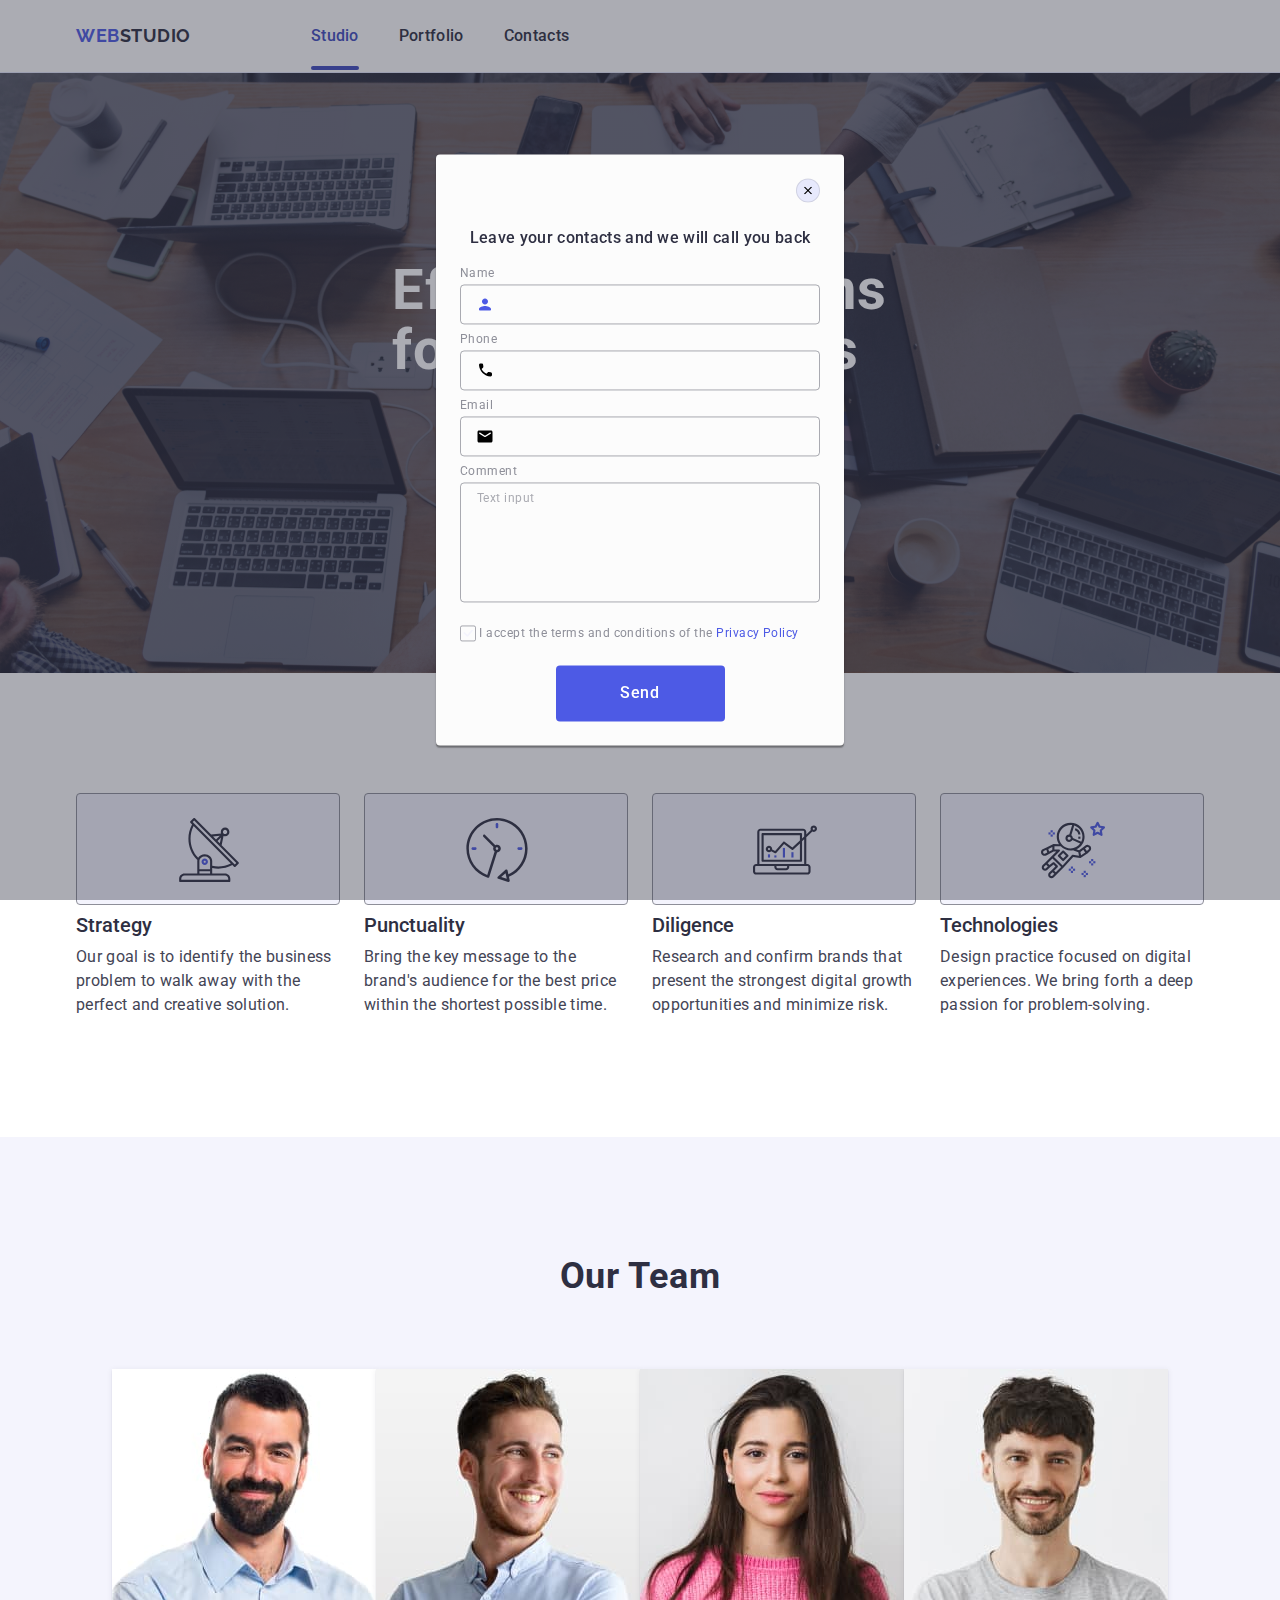
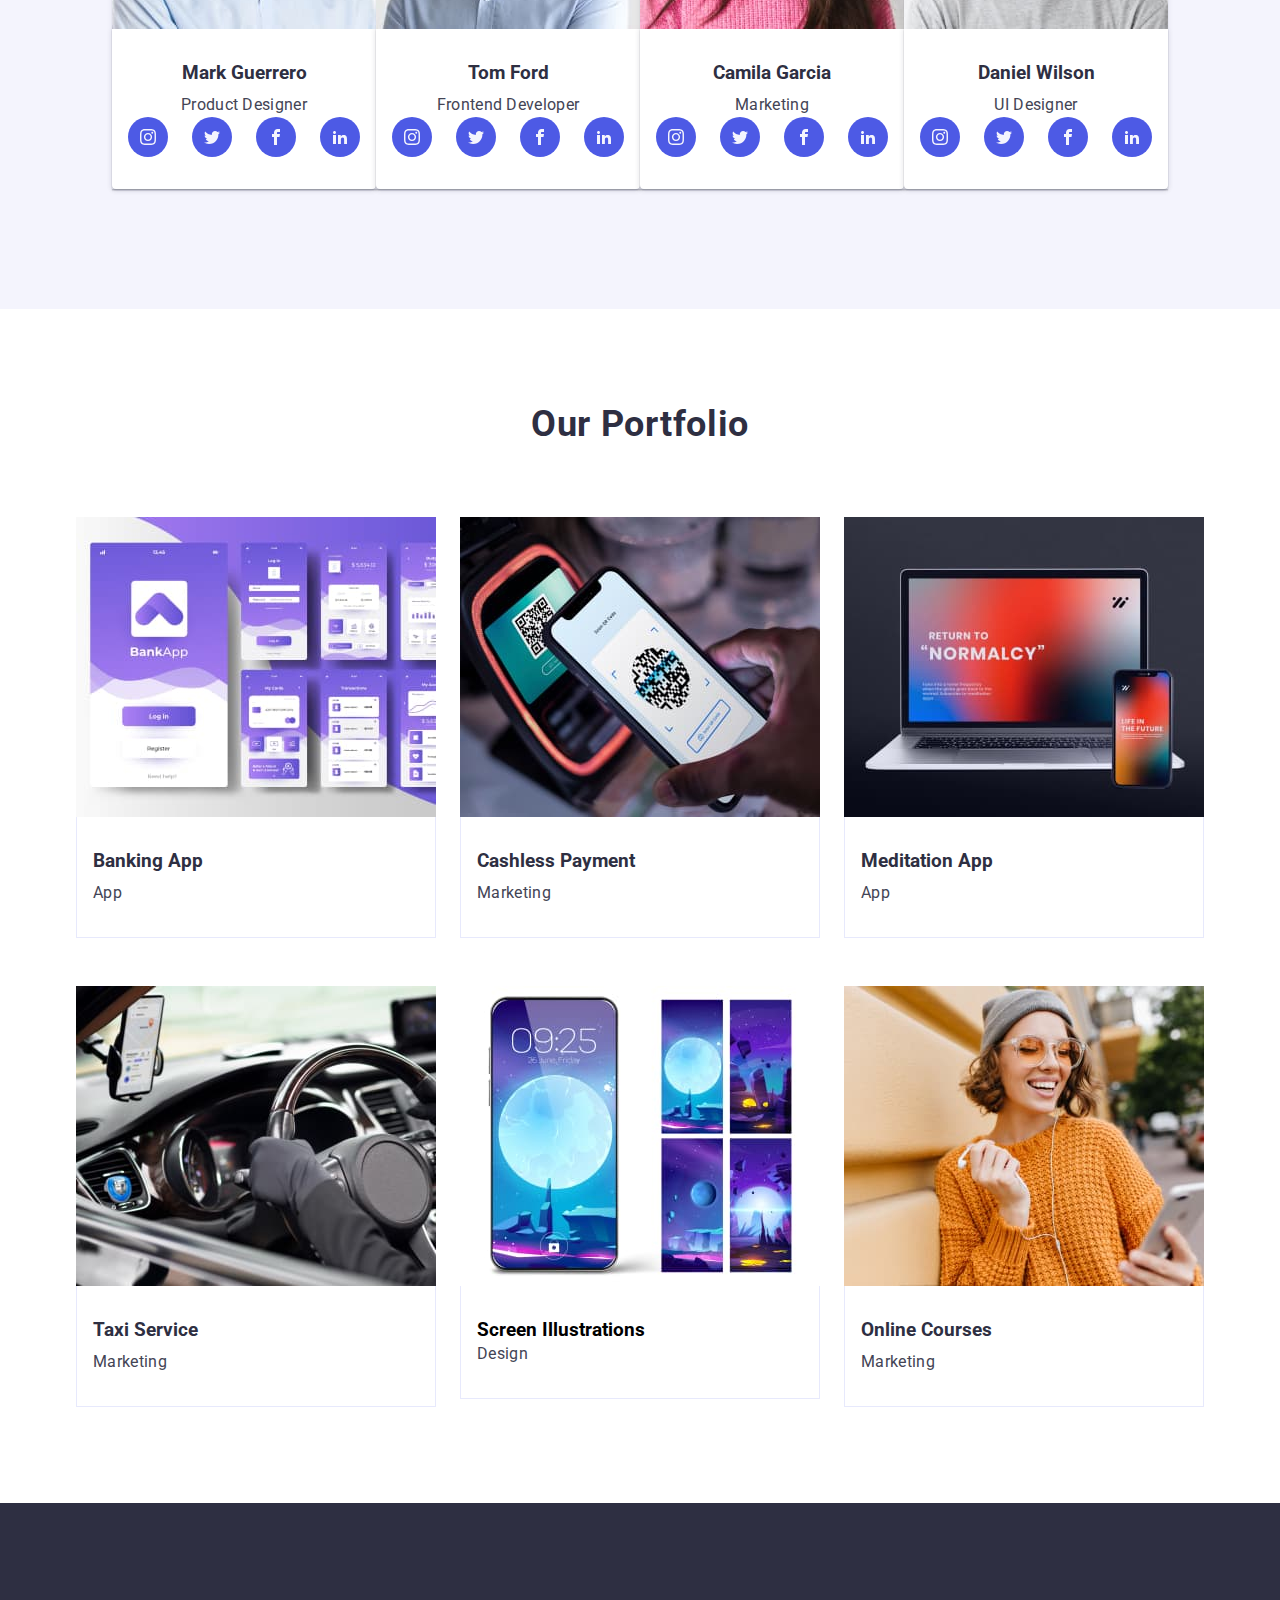
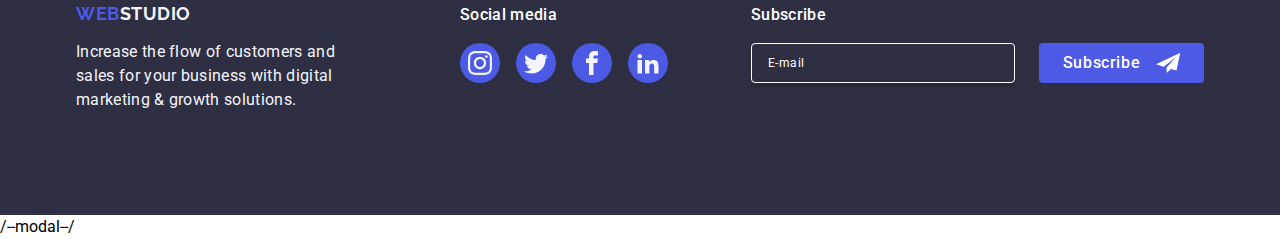
==== index.html @ 349593f7 "sekcja3" ====
<!DOCTYPE html>

<html lang="en">
  <head>
    <link
      rel="stylesheet"
      href="https://cdnjs.cloudflare.com/ajax/libs/modern-normalize/2.0.0/modern-normalize.min.css"
    />
    <meta name="viewport" content="width-device-width, initial-scale=1.0" />
    <meta charset="UTF-8" />
    <meta name="Description" content="WebStudio" />
    <title>WebStudio</title>
    <link rel="preconnect" href="https://fonts.googleapis.com" />
    <link rel="preconnect" href="https://fonts.gstatic.com" crossorigin />
    <link
      href="https://fonts.googleapis.com/css2?family=Raleway:ital,wght@0,700;1,700&family=Roboto:ital,wght@0,100;0,300;0,400;0,500;0,700;0,900;1,100;1,300;1,400;1,500;1,700;1,900&display=swap"
      rel="stylesheet"
    />
    <link rel="stylesheet" href="css/style.css" />
  </head>
  <body>
    <header class="header-top">
       <!--Left navi-->
      <div class="container-header-wrap container">
        <nav class="navigation">
          <a class="logo" href="./index.html"
            >Web<span class="logo-style">Studio</span>
            </a>

          <ul class="left-navi-list is-open">
            <li><a href="./index.html" class="link now">Studio</a></li>
            <li><a href="" class="link">Portfolio</a></li>
            <li><a href="" class="link">Contacts</a></li>
          </ul>
        </nav>
         <!--Right navi-->
        <address class="address">
          <ul class="ul-list" is-open>
            <li class="lis">
              <a class="link-addres" href="mailto:info@devstudio.com">
                info@devstudio.com</a
              >
            </li>
            <li class="lis">
              <a class="link-addres" href="tel:+110001111111"
                >+11 (000) 111-11-11</a
              >
            </li>
          </ul>
        </address>
        <button class="menu-icon-group">
          <svg class="icon-group" width="24" height="24">
              <use href="./images/icons.svg#icon-Group"></use>
          </svg>
      </button>
      </div>
      <!-- menu group -->
      <div class="menu-group is-open-group">
        <button type="button" class="button">
            <svg class="button-close-icon" width="8" height="8">
                <use href="./images/icons.svg#icon-close-black-18dp-2-1"></use>
            </svg>
        </button>
        <div class="left-navi-list-set">
            <ul class="left-navi-list group">
                <li>
                    <a href="./index.html" class="link group current"
                        >Studio</a
                    >
                </li>
                <li>
                    <a href="" class="link group">Portfolio</a>
                </li>
                <li>
                    <a href="" class="link group">Contacts</a>
                </li>
            </ul>
        </div>
        <div class="sm-menu-group">
            <ul class="right-navi-list group">
                <li>
                    <a
                        href="mailto:info@devstudio.com"
                        class="contact-link group"
                        >info@devstudio.com</a
                    >
                </li>
                <li>
                    <a
                        href="tel:+110001111111"
                        class="contact-link group"
                    >
                        +11 (000) 111-11-11</a
                    >
                </li>
            </ul>
            <ul class="sm-menu group">
                <li class="icon-circle">
                    <a
                        href="https://www.instagram.com/"
                        class="member-socials-link"
                        target="_blank"
                    >
                        <svg
                            class="member-socials-link-icon"
                            width="24"
                            height="24"
                        >
                            <use
                                href="./images/icons.svg#icon-instagram"
                            ></use>
                        </svg>
                    </a>
                </li>
                <li class="icon-circle">
                    <a
                        href="https://www.twitter.com/"
                        class="member-socials-link"
                        target="_blank"
                    >
                        <svg
                            class="member-socials-link-icon"
                            width="24"
                            height="24"
                        >
                            <use
                                href="./images/icons.svg#icon-twitter"
                            ></use>
                        </svg>
                    </a>
                </li>
                <li class="icon-circle">
                    <a
                        href="https://www.facebook.com/"
                        class="member-socials-link"
                        target="_blank"
                    >
                        <svg
                            class="member-socials-link-icon"
                            width="24"
                            height="24"
                        >
                            <use
                                href="./images/icons.svg#icon-facebook"
                            ></use>
                        </svg>
                    </a>
                </li>
                <li class="icon-circle">
                    <a
                        href="https://www.linkedin.com/"
                        class="member-socials-link"
                        target="_blank"
                    >
                        <svg
                            class="member-socials-link-icon"
                            width="24"
                            height="24"
                        >
                            <use
                                href="./images/icons.svg#icon-linkedin"
                            ></use>
                        </svg>
                    </a>
                </li>
            </ul>
        </div>
    </header>
    <main>

      <!--Dark background - section 1-->

      <section class="section-one">
        <div class="container">
          <h1 class="header">Effective Solutions for Your Business</h1>
          <button type="button" class="button" data-modal-open>
            Order Service
          </button>
        </div>
      </section>

<!--About us - section 2-->

      <section class="section-two">
        <div class="container">
          <h2 class="visually-hidden">About us</h2>
          <ul class="ul-list-two">
            <li class="lis-two">
              <div class="icon-box">
                <svg class="icon" width="64" height="64">
                  <use href="./images/icons.svg#icon-antenna-1"></use>
                </svg>
              </div>
              <h3 class="header-three mobile-h2 desktop-h3">Strategy</h3>
              <p class="pee">
                Our goal is to identify the business problem to walk away with
                the perfect and creative solution.
              </p>
            </li>
            <li class="lis-two">
              <div class="icon-box">
                <svg class="icon" width="64" height="64">
                  <use href="./images/icons.svg#icon-clock-1"></use>
                </svg>
              </div>

              <h3 class="header-three mobile-h2 desktop-h3">Punctuality</h3>
              <p class="pee">
                Bring the key message to the brand's audience for the best price
                within the shortest possible time.
              </p>
            </li>
            <li class="lis-two">
              <div class="icon-box">
                <svg class="icon" width="64" height="64">
                  <use href="./images/icons.svg#icon-diagram-1"></use>
                </svg>
              </div>
              <h3 class="header-three mobile-h2 desktop-h3">Diligence</h3>
              <p class="pee">
                Research and confirm brands that present the strongest digital
                growth opportunities and minimize risk.
              </p>
            </li>
            <li class="lis-two">
              <div class="icon-box">
                <svg class="icon" width="64" height="64">
                  <use href="./images/icons.svg#icon-astronaut-1"></use>
                </svg>
              </div>
              <h3 class="header-three mobile-h2 desktop-h3">Technologies</h3>
              <p class="pee">
                Design practice focused on digital experiences. We bring forth a
                deep passion for problem-solving.
              </p>
            </li>
          </ul>
        </div>
      </section>

<!--our team - section 3-->

      <section class="section-three">
        <div class="container">
          <h2 class="header-two">Our Team</h2>
          <ul class="ul-person">
            <li class="li-two">
              <img
                srcset="./images/Mark.jpg 1x, ./images/Mark2x.jpg 2x"
                src="./images/Mark.jpg"
                alt="Mark"
                width="264"
                height="260"
              />

              <div class="personal">
                <h3 class="header-three-name">Mark Guerrero</h3>
                <p class="pee-1">Product Designer</p>
                <ul class="member-socials">
                  <li class="member-socials-list-element">
                    <a
                      class="member-socials-link"
                      href="https://www.instagram.com/"
                      target="_blank"
                    >
                      <svg
                        class="member-socials-link-icon"
                        width="16"
                        height="16"
                      >
                        <use href="./images/icons.svg#icon-instagram"></use>
                      </svg>
                    </a>
                  </li>
                  <li class="member-socials-list-element">
                    <a
                      class="member-socials-link"
                      href="https://www.twitter.com/"
                      target="_blank"
                    >
                      <svg
                        class="member-socials-link-icon"
                        width="16"
                        height="16"
                      >
                        <use href="./images/icons.svg#icon-twitter"></use>
                      </svg>
                    </a>
                  </li>
                  <li class="member-socials-list-element">
                    <a
                      class="member-socials-link"
                      href="https://www.facebook.com/"
                      target="_blank"
                    >
                      <svg
                        class="member-socials-link-icon"
                        width="16"
                        height="16"
                      >
                        <use href="./images/icons.svg#icon-facebook"></use>
                      </svg>
                    </a>
                  </li>
                  <li class="member-socials-list-element">
                    <a
                      class="member-socials-link"
                      href="https://www.linkedin.com/"
                      target="_blank"
                    >
                      <svg
                        class="member-socials-link-icon"
                        width="16"
                        height="16"
                      >
                        <use href="./images/icons.svg#icon-linkedin2"></use>
                      </svg>
                    </a>
                  </li>
                </ul>
              </div>
            </li>
            <li class="li-two">
              <img
                srcset="./images/Tom.jpg 1x, ./images/Tom2x.jpg 2x"
                src="./images/Tom.jpg"
                alt="Tom"
                width="264"
                height="260"
              />

              <div class="personal">
                <h3 class="header-three-name">Tom Ford</h3>
                <p class="pee-1">Frontend Developer</p>
                <ul class="member-socials">
                  <li class="member-socials-list-element">
                    <a
                      class="member-socials-link"
                      href="https://www.instagram.com/"
                      target="_blank"
                    >
                      <svg
                        class="member-socials-link-icon"
                        width="16"
                        height="16"
                      >
                        <use href="./images/icons.svg#icon-instagram"></use>
                      </svg>
                    </a>
                  </li>
                  <li class="member-socials-list-element">
                    <a
                      class="member-socials-link"
                      href="https://www.twitter.com/"
                      target="_blank"
                    >
                      <svg
                        class="member-socials-link-icon"
                        width="16"
                        height="16"
                      >
                        <use href="./images/icons.svg#icon-twitter"></use>
                      </svg>
                    </a>
                  </li>
                  <li class="member-socials-list-element">
                    <a
                      class="member-socials-link"
                      href="https://www.facebook.com/"
                      target="_blank"
                    >
                      <svg
                        class="member-socials-link-icon"
                        width="16"
                        height="16"
                      >
                        <use href="./images/icons.svg#icon-facebook"></use>
                      </svg>
                    </a>
                  </li>
                  <li class="member-socials-list-element">
                    <a
                      class="member-socials-link"
                      href="https://www.linkedin.com/"
                      target="_blank"
                    >
                      <svg
                        class="member-socials-link-icon"
                        width="16"
                        height="16"
                      >
                        <use href="./images/icons.svg#icon-linkedin2"></use>
                      </svg>
                    </a>
                  </li>
                </ul>
              </div>
            </li>
            <li class="li-two">
              <img
                srcset="./images/Camila.jpg 1x, ./images/camila2x.jpg 2x"
                src="./images/Camila.jpg"
                alt="Camila"
                width="264"
                height="260"
              />
              <div class="personal">
                <h3 class="header-three-name">Camila Garcia</h3>
                <p class="pee-1">Marketing</p>
                <ul class="member-socials">
                  <li class="member-socials-list-element">
                    <a
                      class="member-socials-link"
                      href="https://www.instagram.com/"
                      target="_blank"
                    >
                      <svg
                        class="member-socials-link-icon"
                        width="16"
                        height="16"
                      >
                        <use href="./images/icons.svg#icon-instagram"></use>
                      </svg>
                    </a>
                  </li>
                  <li class="member-socials-list-element">
                    <a
                      class="member-socials-link"
                      href="https://www.twitter.com/"
                      target="_blank"
                    >
                      <svg
                        class="member-socials-link-icon"
                        width="16"
                        height="16"
                      >
                        <use href="./images/icons.svg#icon-twitter"></use>
                      </svg>
                    </a>
                  </li>
                  <li class="member-socials-list-element">
                    <a
                      class="member-socials-link"
                      href="https://www.facebook.com/"
                      target="_blank"
                    >
                      <svg
                        class="member-socials-link-icon"
                        width="16"
                        height="16"
                      >
                        <use href="./images/icons.svg#icon-facebook"></use>
                      </svg>
                    </a>
                  </li>
                  <li class="member-socials-list-element">
                    <a
                      class="member-socials-link"
                      href="https://www.linkedin.com/"
                      target="_blank"
                    >
                      <svg
                        class="member-socials-link-icon"
                        width="16"
                        height="16"
                      >
                        <use href="./images/icons.svg#icon-linkedin2"></use>
                      </svg>
                    </a>
                  </li>
                </ul>
              </div>
            </li>
            <li class="li-two">
              <img
                srcset="./images/Daniel.jpg 1x, ./images/Daniel2x.jpg 2x"
                src="./images/Daniel.jpg"
                alt="Daniel"
                width="264"
                height="260"
              />
              <div class="personal">
                <h3 class="header-three-name">Daniel Wilson</h3>
                <p class="pee-1">UI Designer</p>
                <ul class="member-socials">
                  <li class="member-socials-list-element">
                    <a
                      class="member-socials-link"
                      href="https://www.instagram.com/"
                      target="_blank"
                    >
                      <svg
                        class="member-socials-link-icon"
                        width="16"
                        height="16"
                      >
                        <use href="./images/icons.svg#icon-instagram"></use>
                      </svg>
                    </a>
                  </li>
                  <li class="member-socials-list-element">
                    <a
                      class="member-socials-link"
                      href="https://www.twitter.com/"
                      target="_blank"
                    >
                      <svg
                        class="member-socials-link-icon"
                        width="16"
                        height="16"
                      >
                        <use href="./images/icons.svg#icon-twitter"></use>
                      </svg>
                    </a>
                  </li>
                  <li class="member-socials-list-element">
                    <a
                      class="member-socials-link"
                      href="https://www.facebook.com/"
                      target="_blank"
                    >
                      <svg
                        class="member-socials-link-icon"
                        width="16"
                        height="16"
                      >
                        <use href="./images/icons.svg#icon-facebook"></use>
                      </svg>
                    </a>
                  </li>
                  <li class="member-socials-list-element">
                    <a
                      class="member-socials-link"
                      href="https://www.linkedin.com/"
                      target="_blank"
                    >
                      <svg
                        class="member-socials-link-icon"
                        width="16"
                        height="16"
                      >
                        <use href="./images/icons.svg#icon-linkedin2"></use>
                      </svg>
                    </a>
                  </li>
                </ul>
              </div>
            </li>
          </ul>
        </div>
      </section>
      <section class="section-four">
        <div class="container">
          <h2 class="header-two">Our Portfolio</h2>
          <ul class="ul-list-three">
            <li class="li-three">
              <div class="section-image">
                <source
                  media="(min-width:767)"
                  srcset="
                    ./images/app-mobile.jpg   1x,
                    ./images/app2x-mobile.jpg 2x
                  "
                />
                <source
                  media="(min-width; 768px)"
                  srcset="
                    ./images/app-tablet.jpg   1x,
                    ./images/app2x-tablet.jpg 2x
                  "
                />
                <source
                  media="(min-width: 1158px)"
                  srcset="
                ./images/app.jpg 1x
                ./images/app2x.jpg 2x"
                />
                <img src="./images/app.jpg" alt="bankingapp" />
                <p class="section-image-overlay">
                  14 Stylish and User-Friendly App Design Concepts · Task
                  Manager App · Calorie Tracker App · Exotic Fruit Ecommerce App
                  · Cloud Storage App
                </p>
              </div>
              <div class="appi">
                <h3 class="header-three">Banking App</h3>
                <p class="pee">App</p>
              </div>
            </li>
            <li class="li-three">
              <div class="section-image">
                <source
                  media="(min-width:767)"
                  srcset="
                    ./images/phone_1-mobile.jpg     1x,
                    ./images/phone_12x-mobile.jpg 2x
                  "
                />
                <source
                  media="(min-width; 768px)"
                  srcset="
                    ./images/phone_1-tablet.jpg     1x,
                    ./images/phone_12x-tablet.jpg 2x
                  "
                />
                <source
                  media="(min-width: 1158px)"
                  srcset="
                ./images/phone_1.jpg 1x
                ./images/phone_12x.jpg 2x"
                />
                <img src="./images/phone_1.jpg" alt="Cashless Payment" />
                <p class="section-image-overlay">
                  14 Stylish and User-Friendly App Design Concepts · Task
                  Manager App · Calorie Tracker App · Exotic Fruit Ecommerce App
                  · Cloud Storage App
                </p>
              </div>

              <div class="appi">
                <h3 class="header-three">Cashless Payment</h3>
                <p class="pee">Marketing</p>
              </div>
            </li>
            <li class="li-three">
              <div class="section-image">
                <source
                  media="(min-width:767)"
                  srcset="
                    ./images/laptop-mobile.jpg   1x,
                    ./images/laptop2x-mobile.jpg 2x
                  "
                />
                <source
                  media="(min-width; 768px)"
                  srcset="
                    ./images/laptop-tablet.jpg   1x,
                    ./images/laptop2x-tablet.jpg 2x
                  "
                />
                <source
                  media="(min-width: 1158px)"
                  srcset="
                ./images/laptop.jpg 1x
                ./images/laptop2x.jpg 2x"
                />
                <img src="./images/laptop.jpg" alt="MeditationApp" />
                <p class="section-image-overlay">
                  14 Stylish and User-Friendly App Design Concepts · Task
                  Manager App · Calorie Tracker App · Exotic Fruit Ecommerce App
                  · Cloud Storage App
                </p>
              </div>

              <div class="appi">
                <h3 class="header-three">Meditation App</h3>
                <p class="pee">App</p>
              </div>
            </li>
            <li class="li-three">
              <div class="section-image">
                <source
                media="(min-width:767)"
                srcset="./images/car-mobile.jpg  1x,
                ./images/car2x-mobile.jpg  2x
                "/>
                <source 
                media="(min-width; 768px)"
                srcset="./images/car-tablet.jpg  1x,
                ./images/car2x-tablet.jpg  2x
                "/>
                <source
                media="(min-width: 1158px)"
                srcset="
                ./images/car.jpg 1x
                ./images/car2x.jpg 2x"/>
                <img
                  src="./images/car.jpg"
                  alt="TaxiService"
                  
                />
                <p class="section-image-overlay">
                  14 Stylish and User-Friendly App Design Concepts · Task
                  Manager App · Calorie Tracker App · Exotic Fruit Ecommerce App
                  · Cloud Storage App
                </p>
              </div>

              <div class="appi">
                <h3 class="header-three">Taxi Service</h3>
                <p class="pee">Marketing</p>
              </div>
            </li>
            <li class="li-three">
              <div class="section-image">
                <source
                media="(min-width:767)"
                srcset="./images/phone-mobile.jpg  1x,
                ./images/phone2x-mobile.jpg  2x
                "/>
                <source 
                media="(min-width; 768px)"
                srcset="./images/phone-tablet.jpg  1x,
                ./images/phone2x-tablet.jpg  2x
                "/>
                <source
                media="(min-width: 1158px)"
                srcset="
                ./images/phone.jpg 1x
                ./images/phone2x.jpg 2x"/>
                <img
                  src="./images/phone.jpg"
                  alt="ScreenILLustrations"
                
                />
                <p class="section-image-overlay">
                  14 Stylish and User-Friendly App Design Concepts · Task
                  Manager App · Calorie Tracker App · Exotic Fruit Ecommerce App
                  · Cloud Storage App
                </p>
              </div>

              <div class="appi">
                <h3 class="header-trzy">Screen Illustrations</h3>
                <p class="pee">Design</p>
              </div>
            </li>
            <li class="li-three">
              <div class="section-image">
                <source
                media="(min-width:767)"
                srcset="./images/woman-mobile.jpg  1x,
                ./images/woman2x-mobile.jpg  2x
                "/>
                <source 
                media="(min-width; 768px)"
                srcset="./images/woman-tablet.jpg  1x,
                ./images/woman.jpg  2x
                "/>
                <source
                media="(min-width: 1158px)"
                srcset="
                ./images/woman.jpg 1x
                ./images/woman2x.jpg 2x"/>
                <img
                  src="./images/woman.jpg"
                  alt="OnlineCourses"
                 
                />
                <p class="section-image-overlay">
                  14 Stylish and User-Friendly App Design Concepts · Task
                  Manager App · Calorie Tracker App · Exotic Fruit Ecommerce App
                  · Cloud Storage App
                </p>
              </div>

              <div class="appi">
                <h3 class="header-three">Online Courses</h3>
                <p class="pee">Marketing</p>
              </div>
            </li>
          </ul>
        </div>
      </section>
    </main>

    <footer class="footer">
      <div class="container footer-info">
        <div class="footer-info-left">
          <a class="logo-footer" href="./index.html"
            >Web<span class="logo-style-two">Studio</span></a
          >
          <p class="pepa">
            Increase the flow of customers and sales for your business with
            digital marketing & growth solutions.
          </p>
        </div>

        <div class="footer-social">
          <p class="footer-social-title">Social media</p>
          <ul class="footer-social-list">
            <li class="footer-social-list-el">
              <a
                class="footer-social-link"
                href="https://www.instagram.com/"
                target="_blank"
              >
                <svg class="footer-social-link-icon" width="24" height="24">
                  <use href="./images/icons.svg#icon-instagram"></use>
                </svg>
              </a>
            </li>
            <li class="footer-social-list-el">
              <a
                class="footer-social-link"
                href="https://www.twitter.com/"
                target="_blank"
              >
                <svg class="footer-social-link-icon" width="24" height="24">
                  <use href="./images/icons.svg#icon-twitter"></use>
                </svg>
              </a>
            </li>
            <li class="footer-social-list-el">
              <a
                class="footer-social-link"
                href="https://www.facebook.com/"
                target="_blank"
              >
                <svg class="footer-social-link-icon" width="24" height="24">
                  <use href="./images/icons.svg#icon-facebook"></use>
                </svg>
              </a>
            </li>
            <li class="footer-social-list-el">
              <a
                class="footer-social-link"
                href="https://www.linkedin.com/"
                target="_blank"
              >
                <svg class="footer-social-link-icon" width="24" height="24">
                  <use href="./images/icons.svg#icon-linkedin2"></use>
                </svg>
              </a>
            </li>
          </ul>
        </div>
        <div class="div-sub">
          <p class="subscribe">Subscribe</p>
          <form class="form">
            <label class="label">
              <input
                class="input-footer"
                name="input-footer"
                type="email"
                placeholder="E-mail"
                required
              />
            </label>
            <button type="submit" class="button-sub">
              Subscribe
              <svg width="24" height="24" class="footer-icon">
                <use href="./images/icons.svg#icon-icon-send"></use>
              </svg>
            </button>
          </form>
        </div>
      </div>
    </footer>

    /--modal--/

    <div class="modal-container is-open" data-modal>
      <div class="modal-box">
        <button type="button" class="button-close" data-modal-close>
          <svg class="button-close-icon" width="8" height="8">
            <use href="./images/icons.svg#icon-close-black-18dp-2-1"></use>
          </svg>
        </button>
        <p class="paragraph-modal">
          Leave your contacts and we will call you back
        </p>
        <form>
          <div class="div-modal-form">
            <label class="label-modal" for="user-name">Name</label>
            <div class="div-modal-label">
              <input
                id="user-name"
                name="user-name"
                type="text"
                class="input-modal"
                required
              />
              <svg class="modal-icon" width="18" height="24">
                <use href="./images/icons.svg#icon-person-black-18dp-1"></use>
              </svg>
            </div>
          </div>
          <div class="div-modal-form">
            <label class="label-modal" for="phone">Phone</label>
            <div class="div-modal-label">
              <input
                id="phone"
                name="user-name"
                type="tel"
                class="input-modal"
                required
              />
              <svg class="modal-icon" width="18" height="24">
                <use href="./images/icons.svg#icon-phone-black-18dp-1"></use>
              </svg>
            </div>
          </div>
          <div class="div-modal-form">
            <label class="label-modal" for="user-name">Email</label>
            <div class="div-modal-label">
              <input
                id="email"
                name="user-name"
                type="email"
                class="input-modal"
                required
              />
              <svg class="modal-icon" width="18" height="24">
                <use href="./images/icons.svg#icon-email-black-18dp-1"></use>
              </svg>
            </div>
          </div>

          <div class="div-modal-four">
            <label for="user-comment" class="label-modal"> Comment </label>
            <textarea
              id="user-comment"
              name="user-comment"
              placeholder="Text input"
              class="textarea-modal"
            ></textarea>
          </div>
          <div class="div-modal-five">
            <input
              id="user-privacy"
              type="checkbox"
              value="true"
              name="user-privacy"
              class="visually-hidden modal-check"
              required
            />
            <label class="label-modal-five" for="user-privacy">
              <span class="span-label">
                <svg width="10" height="8" class="modal-icon-check">
                  <use href="./images/icons.svg#icon-Vector-6"></use>
                </svg>
              </span>
              I accept the terms and conditions of the
              <a href="" class="link-modal"> Privacy Policy </a>
            </label>
          </div>
          <button class="button-modal-six">Send</button>
        </form>
      </div>
    </div>
    <script src="./modal.js"></script>
  </body>
</html>
---- css/style.css ----
* *::before,
*::after {
  box-sizing: border-box;
}
body {
  font-family: "Roboto", sans-serif;
  font-size: 16px;
  line-height: 24px;
  background-color: #ffffff;
}
img {
  display: block;
  max-width: 100%;
  height: auto;
}

h1,
h2,
h3,
h4,
h5,
h6,
p {
  margin: 0;
  padding: 0;
}

ul {
  list-style: none;
  margin: 0;
  padding-left: 0;
}
ul p {
  color: #434455;
  font-size: 16px;
  letter-spacing: 0.02em;
  line-height: 1.5;
}
.container {
  max-width: 320px;
  padding-left: 16px;
  padding-right: 16px;
  margin-left: auto;
  margin: 0 auto;
}
.footer-info {
  display: flex;
  align-items: baseline;
}
section {
  padding-top: 120px;
  padding-bottom: 120px;
}
/* --- header section 0 --- */
.container-header-wrap {
  display: flex;
  align-items: center;
  justify-content: space-between;
}
.header-top {
  border-bottom: 1px solid #e7e9fc;

  box-shadow: 0px 2px 1px rgba(46, 47, 66, 0.08),
    0px 1px 1px rgba(46, 47, 66, 0.16), 0px 1px 6px rgba(46, 47, 66, 0.08);
}
.navigation {
  display: flex;
  align-items: center;
}
.logo {
  font-family: "Raleway", sans-serif;
  color: #4d5ae5;
  font-weight: 700;
  font-size: 18px;
  line-height: 1.17;
  letter-spacing: 0.03em;
  text-transform: uppercase;
  text-decoration: none;
  display: flex;
  padding-top: 16px;
  padding-bottom: 16px;
  padding-left: 0;
}
.logo .logo-style {
  color: #2e2f42;
}
.link {
  color: #2e2f42;
  font-size: 16px;
  font-weight: 500;
  line-height: 1.5;
  letter-spacing: 0.02em;
  text-decoration: none;
  font-style: normal;
  padding: 24px 0;
  position: relative;
  transition: color 250ms cubic-bezier(0.4, 0, 0.2, 1);
}
.link:hover,
.link:focus {
  color: #404bbf;
}
.address {
  font-style: normal;
}
.ul-list {
  display: none;
}
.left-navi-list {
  display: none;
}
.link-addres {
  color: #434455;
  font-style: normal;
  text-decoration: none;
  transition: color 250ms cubic-bezier(0.4, 0, 0.2, 1);
  font-size: 12px;
  line-height: 1.17;
  letter-spacing: 0.04em;
}
.link-addres:hover,
.link-addres:focus {
  color: #404bbf;
}
/* --- mobile.menu group --- */
.icon-group {
  fill: #2f2f37;
  cursor: pointer;
}
.menu-group {
  position: fixed;
  top: 0;
  left: 0;
  height: 100%;
  width: 100%;
  z-index: 100;
  background-color: #fff;
  padding-top: 72px;
  padding-left: 16px;
  padding-bottom: 40px;
  padding-right: 24px;
  display: flex;
  flex-direction: column;
  justify-content: space-between;
  transition: transform 250ms cubic-bezier(0.4, 0, 0.2, 1);
  transform: translateX(100%);
}
.sm-menu.group {
  display: flex;
  flex-direction: row;
  justify-content: space-between;
  margin-top: 48px;
}
.left-navi-list.group {
  display: flex;
  flex-direction: column;
  padding: 0;
  gap: 40px;
}
.link.group.current {
  color: #404bbf;
}
.current::after {
  content: "";
  opacity: 0;
  visibility: hidden;
  pointer-events: none;
}
.right-navi-list.group {
  display: flex;
  flex-direction: column;
  gap: 24px;
  padding: 0;
}
.link.group {
  font-size: 36px;
  font-weight: 700;
  line-height: 1.2;
  letter-spacing: 0.02em;
  text-transform: capitalize;
  padding: 0;
}
.contact-link.group {
  font-weight: 500;
  font-size: 20px;
  line-height: 1.2;
  letter-spacing: 0.02em;
}
.menu-group.is-open-group {
  transform: translateX(0);
}
.menu-icon-group {
  background-color: transparent;
  border: none;
  padding: 0;
  line-height: 0;
}
.is-hidden {
  opacity: 0;
  visibility: hidden;
  pointer-events: none;
}
/* --- hero section 1 --- */

.section-one {
  background-image: linear-gradient(
      rgba(46, 47, 66, 0.7),
      rgba(46, 47, 66, 0.7)
    ),
    url(/images/office.jpg);
  max-width: 320px;
  background-repeat: no-repeat;
  background-position: center;
  background-size: cover;
  padding: 72px 0;
  margin: 0 auto;
  background-color: rgb(46, 47, 66);
}
.header {
  color: #ffffff;
  font-size: 36px;
  font-weight: 700;
  line-height: 1.07;
  letter-spacing: 0.02em;
  max-width: 200px;
  margin: 0 auto;
  margin-bottom: 48px;
}
.button {
  background-color: #4d5ae5;
  color: #fff;
  font-family: inherit;
  font-size: 16px;
  font-weight: 500;
  line-height: 1.5;
  letter-spacing: 0.04em;
  cursor: pointer;
  display: block;
  margin: 0 auto;
  min-width: 169px;
  height: 56px;
  border: none;
  border-radius: 4px;
  transition: background-color 250ms cubic-bezier(0.4, 0, 0.2, 1);
}
.button:hover,
.button:focus {
  background-color: #404bbf;
}
.button:active {
  background-color: #404bbf;
}
/* --- About us section 2 --- */

.section-two {
  padding: 96px 0;
}
.ul-list-two {
  display: flex;
  flex-direction: column;
  row-gap: 72px;
}
.lis-two {
  width: 100%;
  gap: 72px;
}
.icon-box {
  display: none;
}
.pee {
  font-weight: 500;
}
.visually-hidden {
  position: absolute;
  width: 1px;
  height: 1px;
  margin: -1px;
  border: 0;
  padding: 0;
  white-space: nowrap;
  clip-path: inset(100%);
  clip: rect(0 0 0 0);
  overflow: hidden;
}

/* --- our team section 3 --- */

.section-three {
  background-color: #f4f4fd;
  padding: 120px 0;
}
.ul-person{
  display: flex;
  flex-wrap: wrap;
  justify-content: center;
  row-gap: 72px;
}
.header-two {
  color: #2e2f42;
  margin-bottom: 72px;
  padding: 0 auto;
  text-align: center;
  text-transform: capitalize;
  height: 40px;
  font-size: 36px;
  line-height: 1.11;
  letter-spacing: 0.02em;
}
.header-three {
  color: #2e2f42;
  margin-bottom: 8px;
  text-align: left;
}
.header-three-name {
  color: #2e2f42;
  margin-bottom: 8px;
  text-align: center;
}

.pee-1 {
  font-size: 16px;
  line-height: 24px;
  letter-spacing: 0.02em;
  color: #434455;
  text-align: center;
}

.logo-style-two {
  color: #f4f4fd;
}
.logo-footer {
  font-weight: 700;
  font-size: 18px;
  letter-spacing: 0.03em;
  color: #4d5ae5;
  line-height: 1.17;
  font-family: "Raleway", sans-serif;
  text-transform: uppercase;
  margin-right: 76px;
  display: flex;
  margin-bottom: 16px;
}


.section-four {
  padding-top: 120px;
  padding-bottom: 120px;
}

.link-addres {
  color: #434455;
  font-size: 16px;
  font-style: normal;
  letter-spacing: 0.02em;
  transition: color 250ms cubic-bezier(0.4, 0, 0.2, 1);
}

.lis {
  background-color: #ffffff;
  text-decoration: none;
  list-style-type: none;
  display: flex;
  gap: 40px;
  padding: 24px 0;
}

.lis:last-child {
  margin-right: 0;
}
.footer {
  background-color: #2e2f42;
  padding: 100px 0;
  height: 312px;
}
.pepa {
  color: #f4f4fd;
  flex-wrap: wrap;
  font-size: 16px;
  letter-spacing: 0.02em;
  line-height: 1.5;
  text-align: left;
  width: 264px;
}
a {
  text-decoration: none;
}
ul {
  list-style-type: none;
  margin: 0;
  padding-left: 0;
}

.menu-nav {
  display: flex;
  gap: 40px;
  padding: 24px 0;
}
.container {
  width: 1158px;
  padding: 0 15px;
  margin: 0 auto;
}
.li-two {
  border-radius: 0px 0px 4px 4px;
  background-color: #fff;
  box-shadow: 0px 1px 6px rgba(46, 47, 66, 0.08),
    0px 1px 1px rgba(46, 47, 66, 0.16), 0px 2px 1px rgba(46, 47, 66, 0.08);
  text-align: center;
  width: calc((100% - 72px) / 4);
}
.li-three {
  width: calc((100% - 48px) / 3);
  transition: box-shadow 250ms cubic-bezier(0.4, 0, 0.2, 1);
}
.li-three:hover,
.li-three:focus {
  box-shadow: 0 2px 1px 0 rgba(46, 47, 66, 0.08),
    0 1px 1px 0 rgba(46, 47, 66, 0.16), 0 1px 6px 0 rgba(46, 47, 66, 0.08);
}

.ul-list-three {
  display: flex;
  flex-wrap: wrap;
  column-gap: 24px;
  row-gap: 48px;
}
.ul-list:last-child {
  margin-right: 0;
}

.personal {
  margin: 0;
  padding: 32px 0px;
  box-shadow: 0px 1px 6px rgba(46, 47, 66, 0.08),
    0px 1px 1px rgba(46, 47, 66, 0.16), 0px 2px 1px rgba(46, 47, 66, 0.08);
}

.appi {
  padding: 32px 16px 32px;
  border: 1px solid #e7e9fc;
  border-top: none;
}
.now {
  position: relative;
  color: #404bbf;
}
.now::after {
  content: "";
  background-color: #404bbf;
  width: 100%;
  height: 4px;
  border-radius: 2px;
  position: absolute;
  left: 0;
  bottom: -1px;
}

.icon use {
  z-index: 999;
  position: absolute;
  top: 24px;
  left: 100px;
}
.member-socials {
  display: flex;
  justify-content: center;
  gap: 24px;
  flex-direction: row;
  align-items: center;
}
.member-socials-list-element {
  width: 40px;
  height: 40px;
}
.member-socials-link {
  width: 100%;
  height: 100%;
  transition: background-color 250ms cubic-bezier(0.4, 0, 0.2, 1);
  background-color: #4d5ae5;
  border-radius: 50%;
  display: flex;
  align-items: center;
  justify-content: center;
}
.member-socials-link:hover,
.member-socials-link:focus {
  background-color: #404bbf;
}
.member-socials-link-icon {
  fill: #f4f4fd;
}
.section-image {
  position: relative;
  overflow: hidden;
}
.section-image-overlay {
  position: absolute;
  top: 0;
  left: 0;
  width: 100%;
  height: 100%;
  transform: translateY(100%);
  transition: transform 250ms cubic-bezier(0.4, 0, 0.2, 1);
  background-color: #4d5ae5;
  color: #f4f4fd;
  padding: 40px 32px;
  font-family: Roboto;
  font-size: 16px;
  font-weight: 400;
  line-height: 24px;
  letter-spacing: 0.02em;
  text-align: left;
}
.li-three:hover .section-image-overlay {
  transform: translateY(0);
  box-shadow: 0 2px 1px 0 rgba(46, 47, 66, 0.08),
    0 1px 1px 0 rgba(46, 47, 66, 0.16), 0 1px 6px 0 rgba(46, 47, 66, 0.08);
}

.footer-social {
  gap: 16px;
}
.footer-social p {
  font-weight: 500;
  font-size: 16px;
  line-height: 1.5;
  letter-spacing: 0.02em;
  color: #fff;
  margin-bottom: 16px;
}
.footer-info-left {
  margin-right: 120px;
}
.footer-social-list {
  display: flex;

  gap: 16px;
}
.footer-social-list-el {
  width: 40px;
  height: 40px;
}
.footer-social-link {
  width: 100%;
  height: 100%;
  transition: background-color 250ms cubic-bezier(0.4, 0, 0.2, 1);
  background-color: #4d5ae5;
  border-radius: 50%;
  display: flex;
  align-items: center;
  justify-content: center;
}
.footer-social-link:hover,
.footer-social-link:focus {
  background-color: #31d0aa;
}

.footer-social-link-icon {
  fill: #f4f4fd;
  width: 24px;
  height: 24px;
}

.footer-info .logo-footer {
  margin-bottom: 16px;
  display: flex;
}

.div-sub {
  margin-left: 80px;
}
.subscribe {
  margin-bottom: 16px;
  font-weight: 500;
  font-size: 16px;
  line-height: 1.5;
  letter-spacing: 0.02em;
  color: #ffffff;
}
.form {
  display: flex;
  gap: 24px;
}
.input-footer {
  width: 264px;
  height: 40px;
  border: 1px solid #ffffff;
  background-color: transparent;
  font-size: 12px;
  line-height: 2;
  letter-spacing: 0.04em;
  padding-left: 16px;
  box-shadow: 0px 4px 4px 0px rgba(0, 0, 0, 0.15);
  border-radius: 4px;
  color: #ffffff;
  display: flex;
}
.input-footer::placeholder {
  color: #ffffff;
}
.button-sub {
  min-width: 165px;
  height: 40px;
  display: flex;
  justify-content: center;
  align-items: center;
  font-family: "Roboto", sans-serif;
  font-size: 16px;
  font-weight: 500;
  line-height: 1.5;
  letter-spacing: 0.04em;
  color: #ffffff;
  cursor: pointer;
  background-color: #4d5ae5;
  border: none;
  border-radius: 4px;
}
.footer-icon {
  margin-left: 16px;
}
.modal-container {
  position: fixed;
  top: 0;
  left: 0;
  width: 100%;
  height: 100%;
  background-color: var(--NAVY-BLUE-modal, rgba(46, 47, 66, 0.4));
  transition: opacity 250ms cubic-bezier(0.4, 0, 0.2, 1),
    visibility 250ms cubic-bezier(0.4, 0, 0.2, 1);
}

.is-hidden {
  opacity: 0;
  visibility: hidden;
  pointer-events: none;
}

.modal-box {
  position: absolute;
  top: 50%;
  left: 50%;
  transform: translate(-50%, -50%) scale(1);
  width: 408px;
  min-height: 584px;
  flex-shrink: 0;
  border-radius: 4px;
  background: var(--DAIRY, #fcfcfc);
  box-shadow: 0px 2px 1px 0px rgba(0, 0, 0, 0.2),
    0px 1px 3px 0px rgba(0, 0, 0, 0.12), 0px 1px 1px 0px rgba(0, 0, 0, 0.14);
  transition: transform 250ms cubic-bezier(0.4, 0, 0.2, 1);
  padding: 72px 24px 24px 24px;
}

.modal-button {
  transition: background-color 250ms cubic-bezier(0.4, 0, 0.2, 1);
}

.button-close {
  position: absolute;
  top: 24px;
  right: 24px;
  width: 24px;
  height: 24px;
  flex-shrink: 0;
  display: flex;
  border-radius: 50%;
  align-items: center;
  justify-content: center;
  background-color: #e7e9fc;
  border: 1px solid rgba(0, 0, 0, 0.1);
  padding: 0;
  cursor: pointer;
  transition: background-color 250ms cubic-bezier(0.4, 0, 0.2, 1),
    border 250ms cubic-bezier(0.4, 0, 0.2, 1);
}

.button-close:focus,
.button-close:hover {
  background-color: #404bbf;
  border: none;
}

.button-close:hover .button-close-icon,
.button-close:focus .button-close-icon {
  fill: #ffffff;
}

.button-close-icon {
  transition: fill 250ms cubic-bezier(0.4, 0, 0.2, 1);
}

.paragraph-modal {
  font-weight: 500;
  font-size: 16px;
  line-height: 1.5;
  text-align: center;
  letter-spacing: 0.02em;
  color: var(--color-section1);
  margin-bottom: 16px;
}
.div-modal-form {
  margin-bottom: 8px;
}
.label-modal {
  font-size: 12px;
  line-height: 1.17;
  letter-spacing: 0.04em;
  color: #8e8f99;
  display: block;
  margin-bottom: 4px;
}
.div-modal-label {
  position: relative;
}
.input-modal {
  width: 100%;
  height: 40px;
  border: 1px solid rgba(46, 47, 66, 0.4);
  border-radius: 4px;
  background-color: transparent;
  transition: border-color 250ms cubic-bezier(0.4, 0, 0.2, 1);
  padding-left: 38px;
  outline: transparent;
}
.input-modal:focus {
  border: 1px solid #4d5ae5;
}
.input-modal:focus + svg {
  fill: #4d5ae5;
}
.modal-icon {
  position: absolute;
  left: 16px;
  top: 50%;
  transform: translateY(-50%);
  transition: fill 250ms cubic-bezier(0.4, 0, 0.2, 1);
}

.div-modal-four {
  margin-bottom: 16px;
}
.textarea-modal {
  width: 100%;
  height: 120px;
  font-size: 12px;
  line-height: 1.17;
  letter-spacing: 0.04em;
  color: rgba(46, 47, 66, 0.4);
  border: 1px solid rgba(46, 47, 66, 0.4);
  border-radius: 4px;
  background-color: transparent;
  padding: 8px 16px;
  outline: transparent;
  resize: none;
  transition: border-color 250ms cubic-bezier(0.4, 0, 0.2, 1);
}
.textarea-modal:focus {
  border-color: #4d5ae5;
}
.textarea-modal::placeholder {
  font-weight: 400;
  font-size: 12px;
  line-height: 1.17;
  letter-spacing: 0.04em;
  color: rgba(46, 47, 66, 0.4);
}

.div-modal-five {
  margin-bottom: 24px;
}
.label-modal-five {
  display: block;
  font-size: 12px;
  line-height: 1.17;
  letter-spacing: 0.04em;
  color: var(--color-etykieta);
}
.span-label {
  width: 16px;
  height: 16px;
  border: 1px solid rgba(46, 47, 66, 0.4);
  border-radius: 2px;
  transition: background-color 250ms cubic-bezier(0.4, 0, 0.2, 1),
    border 250ms cubic-bezier(0.4, 0, 0.2, 1),
    fill 250ms cubic-bezier(0.4, 0, 0.2, 1);
  display: inline-flex;
  align-items: center;
  justify-content: center;
  fill: transparent;
}

.link-modal {
  color: var(--color-logo);
}

.button-modal-six {
  display: block;
  margin: 0 auto;
  min-width: 169px;
  height: 56px;
  font-family: "Roboto", sans-serif;
  font-size: 16px;
  font-weight: 500;
  line-height: 1.5;
  letter-spacing: 0.04em;
  color: #ffffff;
  cursor: pointer;
  background-color: #4d5ae5;
  border: none;
  border-radius: 4px;
  transition: background-color 250ms cubic-bezier(0.4, 0, 0.2, 1);
}
.button-modal-six:focus,
.button-modal-six:hover {
  background-color: #404bbf;
  border: none;
  fill: #ffffff;
}

.modal-check:checked + .label-modal-five span {
  background-color: #404bbf;
  border: none;
  fill: #f4f4fd;
}
:root {
  --color-logo: #4d5ae5;
  --color-section1: #2e2f42;
  --color-etykieta: #8e8f99;
}

@media (min-resolution: 192dpi) {
  .section {
    background-image: linear-gradient(
        rgba(46, 47, 66, 0.7),
        rgba(46, 47, 66, 0.7)
      ),
      url(.images\office2x.jpg);
  }
}
/* ----------------------------- responsive -------------------------- */

/* ==================================TABLET===================================== */
@media (min-width: 768px) {
  .container {
    max-width: 768px;
  }
}
/* tablet.header */
.right-navi-list {
  display: flex;
  flex-wrap: wrap;
  gap: 12px;
  justify-content: flex-end;
}
.left-navi-list {
  display: flex;
  font-weight: 500;
  font-size: 16px;
  line-height: 1.5;
  letter-spacing: 0.02em;
  padding: 24px 0;
  gap: 40px;
}
.current {
  position: relative;
  color: #404bbf;
}
.current::after {
  content: "";
  background-color: #404bbf;
  width: 100%;
  height: 4px;
  border-radius: 2px;
  position: absolute;
  left: 0;
  bottom: -1px;
  opacity: 1;
  visibility: visible;
  pointer-events: auto;
}
.logo {
  margin-right: 120px;
}
.menu-group,
.menu-icon-group {
  display: none;
}
/*-- tablet.1. --*/
section-one {
  background-image: linear-gradient(
      rgba(46, 47, 66, 0.7),
      rgba(46, 47, 66, 0.7)
    ),
    url(../images/office2x.jpg);
  max-width: 768px;
  padding: 112px 0;
}
.header {
  font-size: 56px;
  max-width: 496px;
}
/* tablet.2. */
.section-two {
  padding: 96px 0;
}
.ul-list-two {
  flex-direction: row;
  flex-wrap: wrap;
  column-gap: 24px;
}
.lis-two {
  width: calc((100% - 24px) / 2);
  gap: 72px;
}
.header-three.mobile-h2 {
  font-size: 36px;
  font-weight: 700;
  text-align: left;
}

/* tablet.3. */
.ul-list-two {
  flex-wrap: wrap;
  justify-content: center;
  margin: 0 auto;
  column-gap: 24px;
  row-gap: 64px;
}
/* tablet.4. */
.section-four {
  padding: 96px 0;
}
.ul-list-three {
  flex-wrap: wrap;
  justify-content: center;
  margin: 0 auto;
  column-gap: 24px;
  row-gap: 72px;
}
.li-three {
  width: calc((100% - 24px) / 2);
}
/* tablet.F. */
.container-footer {
  flex-direction: row;
  flex-wrap: wrap;
  justify-content: flex-start;
  column-gap: 24px;
  row-gap: 72px;
  align-items: baseline;
  max-width: 530px;
}
.footer-left {
  margin: 0;
}
.text-bright {
  width: 264px;
  font-weight: 400;
  font-size: 16px;
  line-height: 1.5;
  letter-spacing: 0.02em;
}
.sub {
  margin-left: auto;
}
.sub-form {
  display: flex;
  flex-direction: row;
  gap: 24px;
}
.logo-bottom {
  display: block;
  margin-right: 0;
  text-align: left;
}
.sub {
  margin: 0;
}
.sm-footer-title {
  text-align: left;
}
.input-dark {
  opacity: 0.3;
}
.input-dark::placeholder {
  font-weight: 400;
  font-size: 12px;
  line-height: 2;
  opacity: 0.6;
}
/* tablet.modal. */
.modal {
  width: 408px;
  min-height: 584px;
}
@media (min-width: 768px) and (min-resolution: 192dpi) {
  .section-one {
    background-image: linear-gradient(
        rgba(46, 47, 66, 0.7),
        rgba(46, 47, 66, 0.7)
      ),
      url(../images/office@2x.jpg);
  }
}
/* ================================DESKTOP================================== */
@media (min-width: 1158px) {
  .container {
    max-width: 1158px;
    padding-left: 15px;
    padding-right: 15px;
  }
  /* desktop.header */
  .logo-footer {
    padding: 0;
    margin-right: 76px;
  }

  .left-navi-list,
  .right-navi-list {
    flex-direction: row;
  }
  .right-navi-list {
    gap: 40px;
    padding: 24px 0;
    margin-right: 0;
    justify-content: flex-end;
  }
  .contact-link {
    font-size: 16px;
    line-height: 1.5;
    letter-spacing: 0.02em;
  }
  /* desktop.1. */
  .section-one {
    background-image: linear-gradient(
        rgba(46, 47, 66, 0.7),
        rgba(46, 47, 66, 0.7)
      ),
      url(../images/office.jpg);
    max-width: 1440px;
    padding: 188px 0;
  }
  /* desktop.2. */
  .section-two {
    padding: 120px 0;
  }
  .lis-two {
    width: calc((100% - 72px) / 4);
  }
  .icon-box {
    display: block;
    background: #f4f4fd;
    border: 1px solid #8e8f99;
    border-radius: 4px;
    width: 264px;
    height: 112px;
    margin-bottom: 8px;
    position: relative;
    display: flex;
    align-items: center;
    justify-content: center;
  }
  .icon {
    position: absolute;
    top: 24px;
    left: 100px;
  }
  .pee {
    font-weight: inherit;
  }
  /* desktop.3. */
  .section-three {
    padding: 120px 0;
  }
  /* desktop.2-3-4. */
  .header-three.desktop-h3 {
    font-size: 20px;
    font-weight: 500;
  }
  /* desktop.4. */
  .ul-list-three {
    column-gap: 24px;
    row-gap: 48px;
  }
  .li-three {
    width: calc((100% - 48px) / 3);
  }
  /* desktop.F. */
  .footer-info {
    flex-direction: row;
    flex-wrap: nowrap;
    align-items: baseline;
  }
  .footer {
    height: 312px;
    padding: 100px 0;
  }
  .footer-info-left {
    margin-right: 120px;
  }
  .div-sub {
    margin-left: auto;
  }

  .logo-footer {
    display: inline-block;
    margin-bottom: 16px;
    text-align: left;
  }
  .input-footer::placeholder {
    color: white;
    opacity: 1;
  }
  .pepa {
    width: 264px;
  }
  .input-footer {
    opacity: 1;
  }
  /* desktop.modal */
  .modal-box {
    width: 408px;
    min-height: 584px;
    padding: 72px 24px 24px 24px;
  }
}
@media (min-width: 1158px) and (min-resolution: 192dpi) {
  .section-one {
    background-image: linear-gradient(
        rgba(46, 47, 66, 0.7),
        rgba(46, 47, 66, 0.7)
      ),
      url(../images/heroimage-desktop@2x.jpg);
  }
}

.icon-circle {
  width: 40px;
  height: 40px;
}
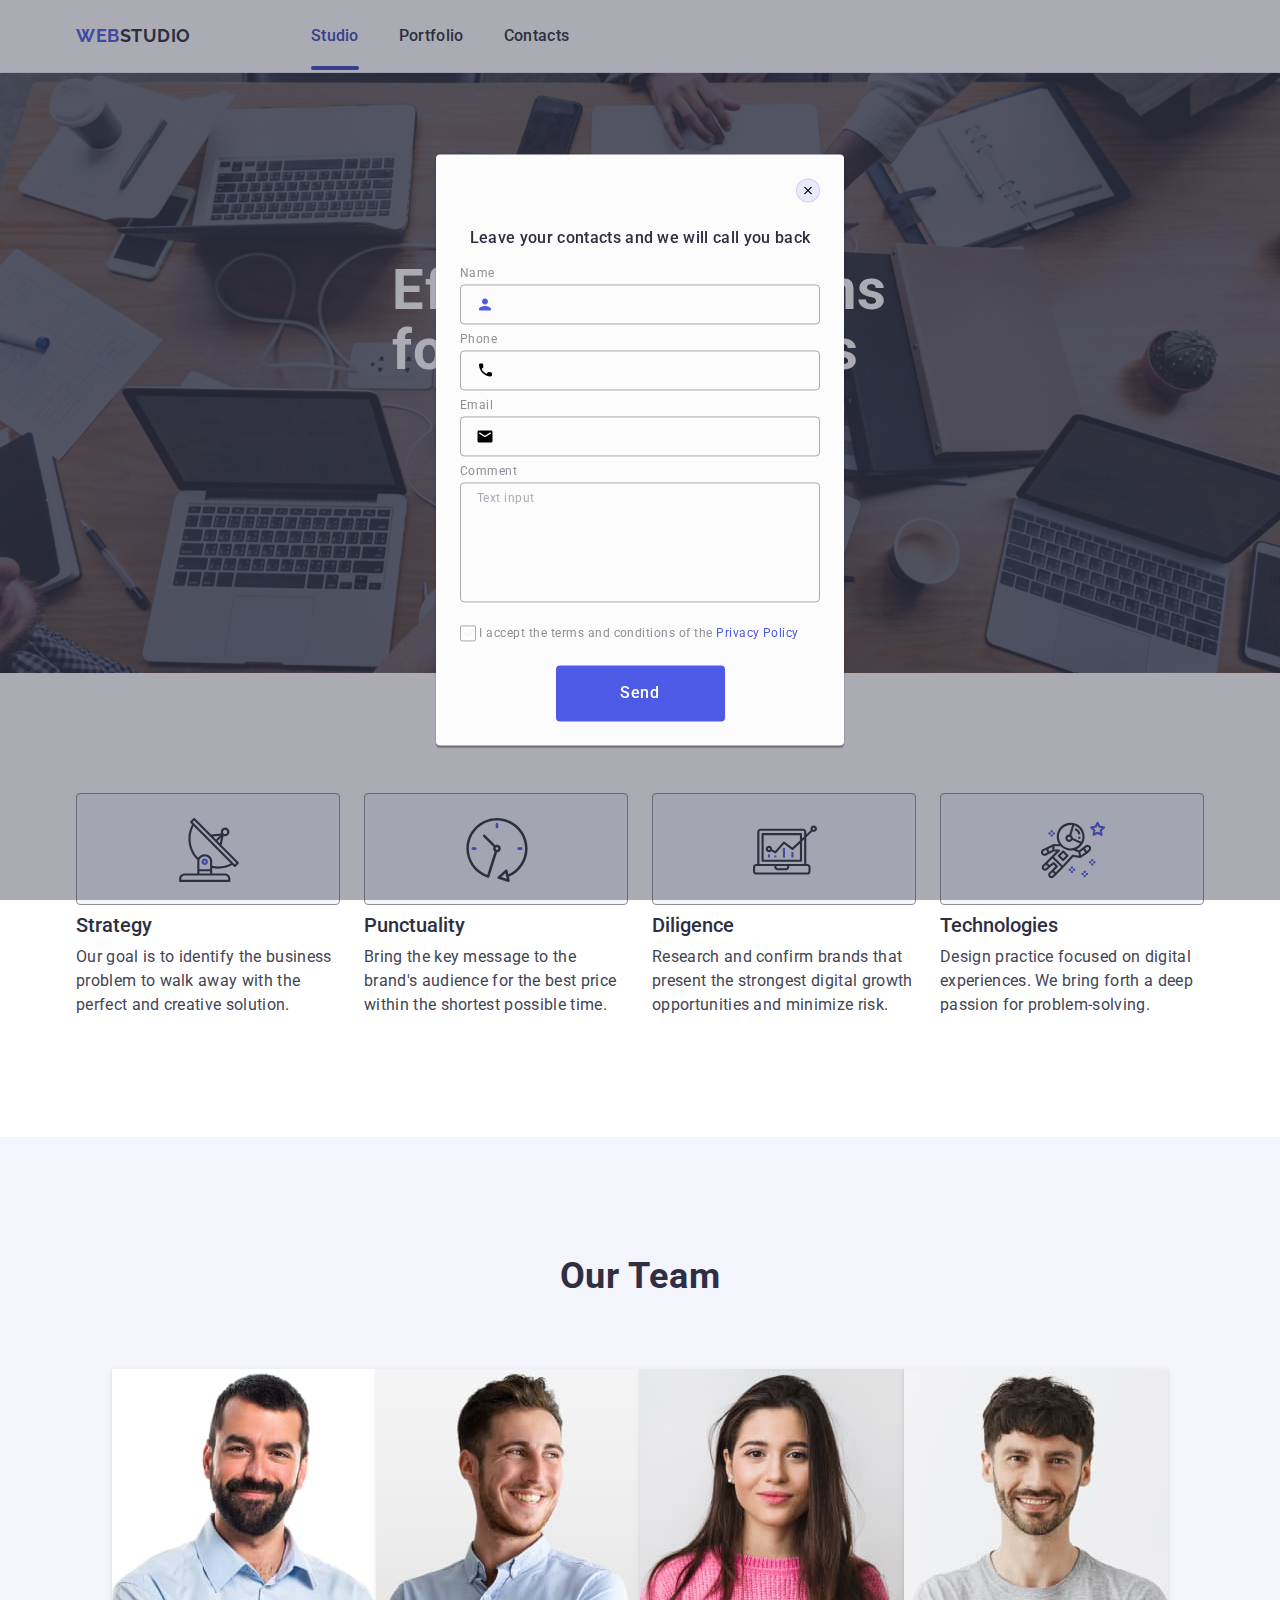
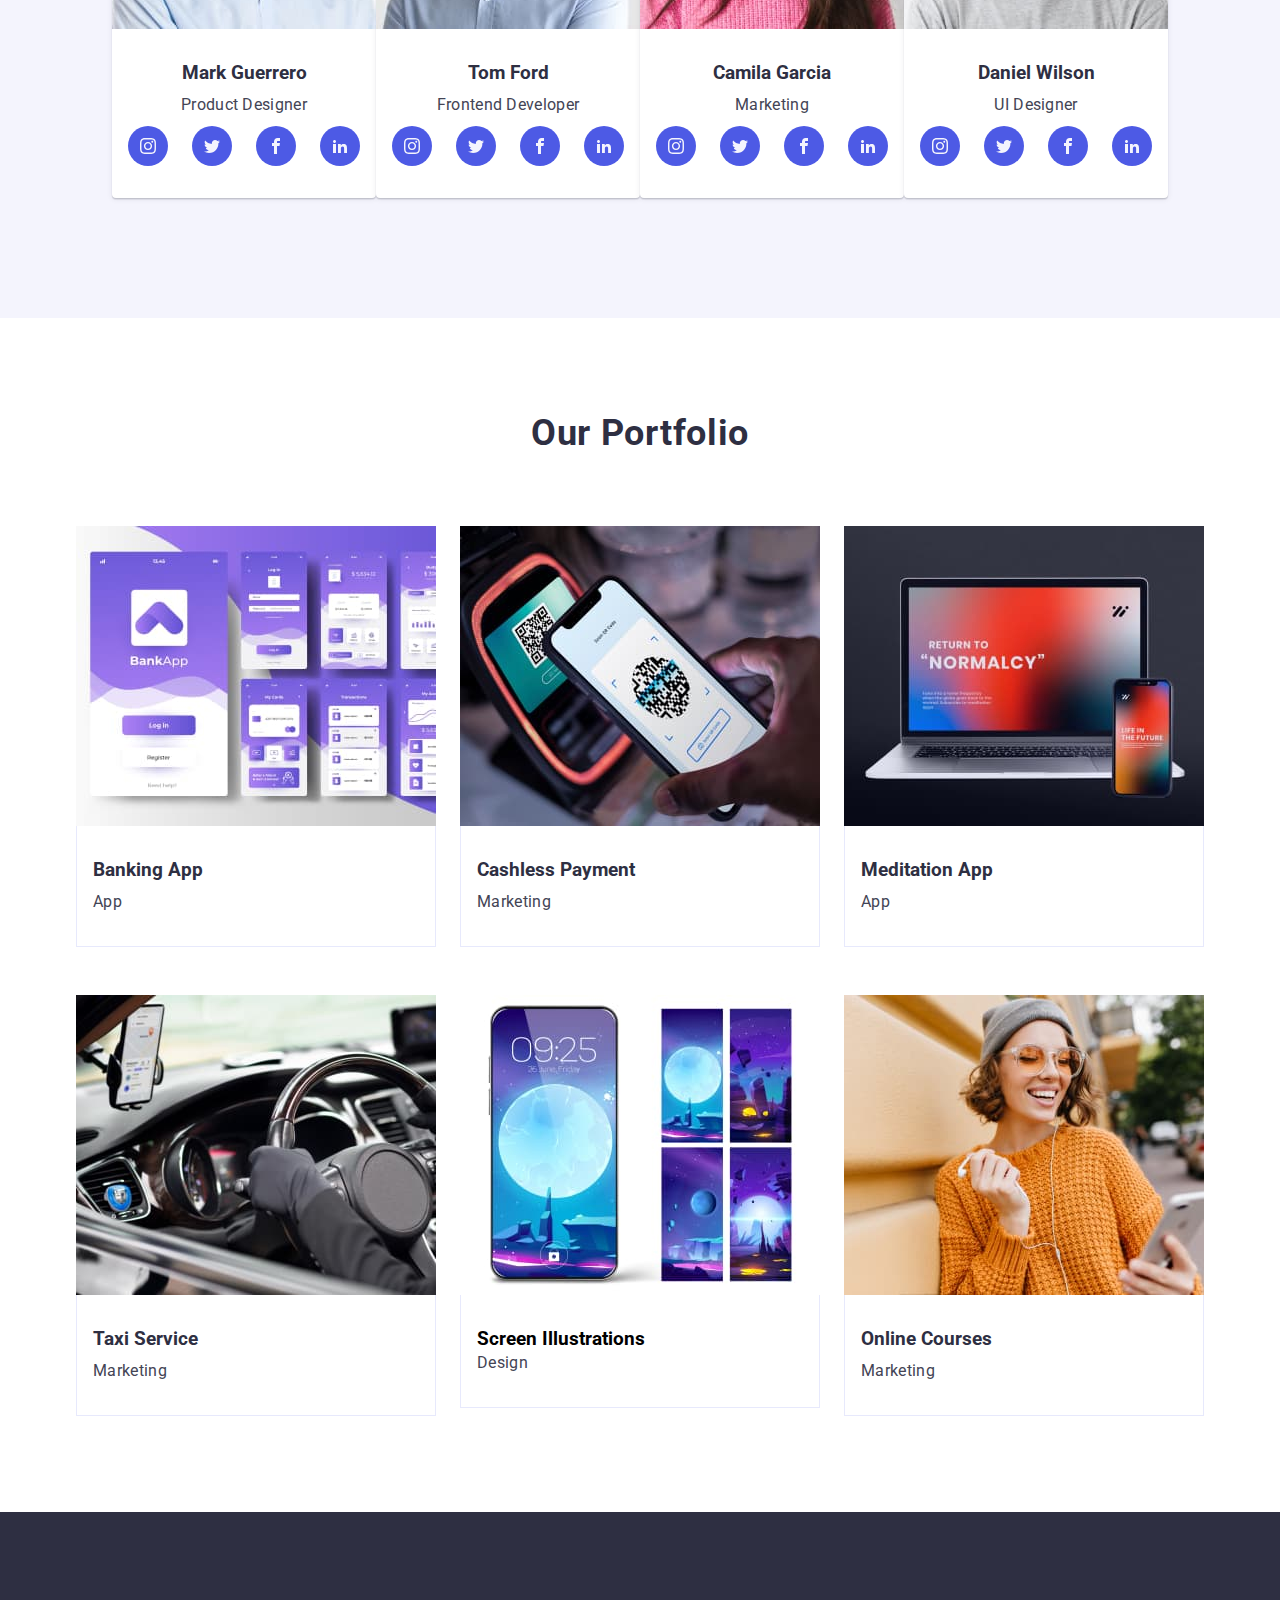
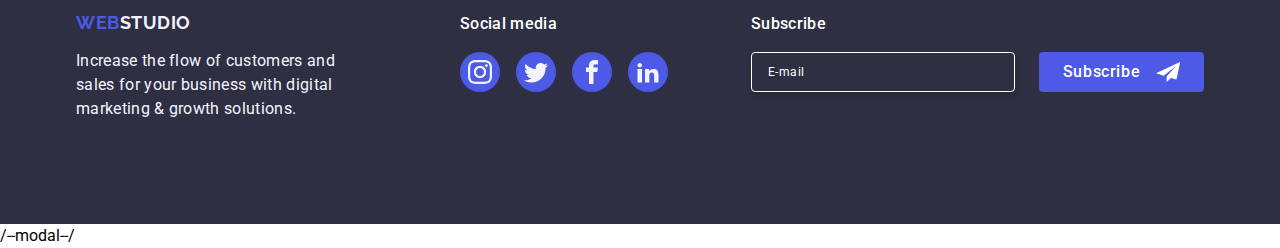
==== commit 4194d736: "changes" ====
--- a/index.html
+++ b/index.html
@@ -549,6 +549,9 @@
           </ul>
         </div>
       </section>
+
+      <!--Our portfolio - section 4-->
+      
       <section class="section-four">
         <div class="container">
           <h2 class="header-two">Our Portfolio</h2>
--- a/css/style.css
+++ b/css/style.css
@@ -295,6 +295,39 @@
   justify-content: center;
   row-gap: 72px;
 }
+
+.li-two {
+  background-color: #ffffff;
+    text-align: center;
+    box-shadow: 0 2px 1px 0 rgba(46, 47, 66, 0.08),
+        0 1px 1px 0 rgba(46, 47, 66, 0.16), 0 1px 6px 0 rgba(46, 47, 66, 0.08);
+    border-radius: 0px 0px 4px 4px;
+}
+
+.personal {
+  padding: 32px 0px;
+}
+
+.pee-1 {
+  font-size: 16px;
+    line-height: 1.5;
+    letter-spacing: 0.02em;
+    color: #434455;
+    text-align: center;
+}
+.member-socials {
+  display: flex;
+  justify-content: center;
+  gap: 24px;
+  margin: 9px 16px 0px 16px;
+}
+.member-socials-link:hover,
+.member-socials-link:focus {
+  background-color: #404bbf;
+}
+
+/* our portfolio section 4 */
+
 .header-two {
   color: #2e2f42;
   margin-bottom: 72px;
@@ -317,13 +350,7 @@
   text-align: center;
 }
 
-.pee-1 {
-  font-size: 16px;
-  line-height: 24px;
-  letter-spacing: 0.02em;
-  color: #434455;
-  text-align: center;
-}
+
 
 .logo-style-two {
   color: #f4f4fd;
@@ -400,14 +427,7 @@
   padding: 0 15px;
   margin: 0 auto;
 }
-.li-two {
-  border-radius: 0px 0px 4px 4px;
-  background-color: #fff;
-  box-shadow: 0px 1px 6px rgba(46, 47, 66, 0.08),
-    0px 1px 1px rgba(46, 47, 66, 0.16), 0px 2px 1px rgba(46, 47, 66, 0.08);
-  text-align: center;
-  width: calc((100% - 72px) / 4);
-}
+
 .li-three {
   width: calc((100% - 48px) / 3);
   transition: box-shadow 250ms cubic-bezier(0.4, 0, 0.2, 1);
@@ -428,12 +448,7 @@
   margin-right: 0;
 }
 
-.personal {
-  margin: 0;
-  padding: 32px 0px;
-  box-shadow: 0px 1px 6px rgba(46, 47, 66, 0.08),
-    0px 1px 1px rgba(46, 47, 66, 0.16), 0px 2px 1px rgba(46, 47, 66, 0.08);
-}
+
 
 .appi {
   padding: 32px 16px 32px;
@@ -461,13 +476,7 @@
   top: 24px;
   left: 100px;
 }
-.member-socials {
-  display: flex;
-  justify-content: center;
-  gap: 24px;
-  flex-direction: row;
-  align-items: center;
-}
+
 .member-socials-list-element {
   width: 40px;
   height: 40px;
@@ -482,10 +491,7 @@
   align-items: center;
   justify-content: center;
 }
-.member-socials-link:hover,
-.member-socials-link:focus {
-  background-color: #404bbf;
-}
+
 .member-socials-link-icon {
   fill: #f4f4fd;
 }
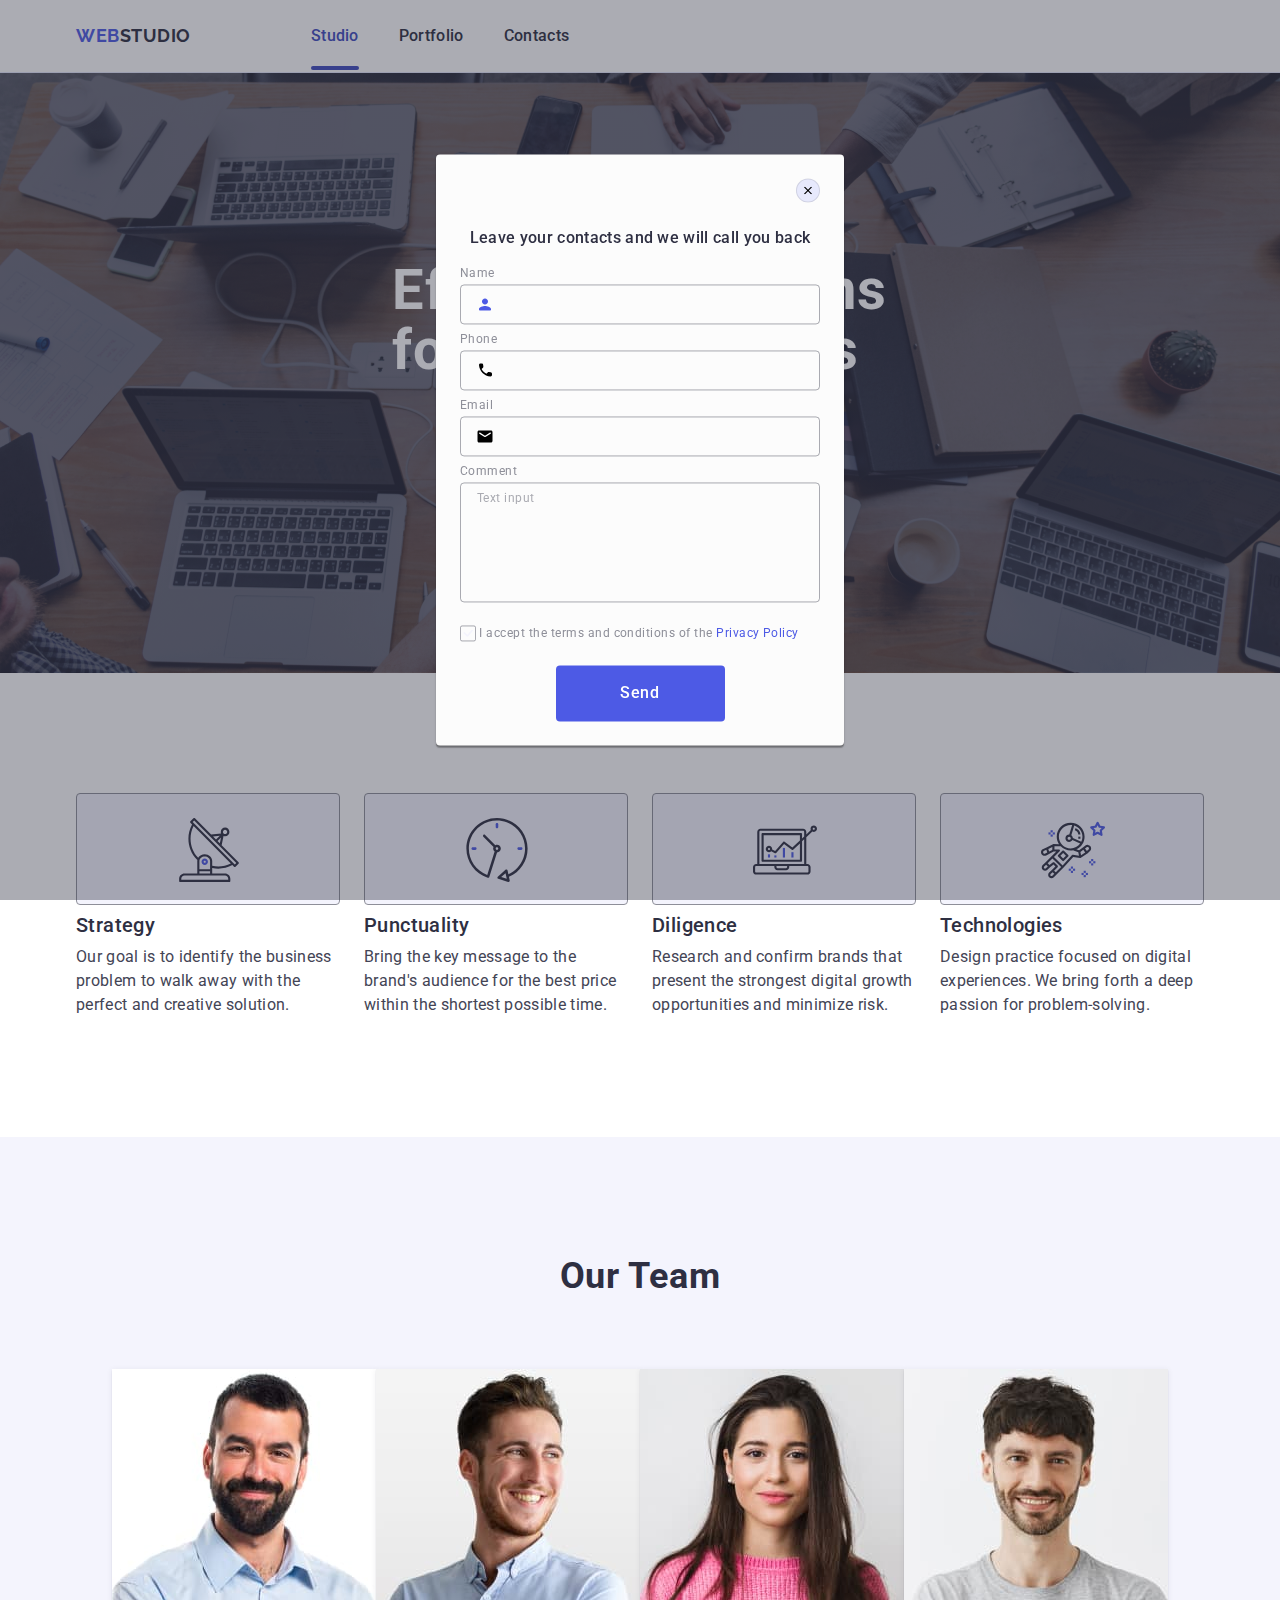
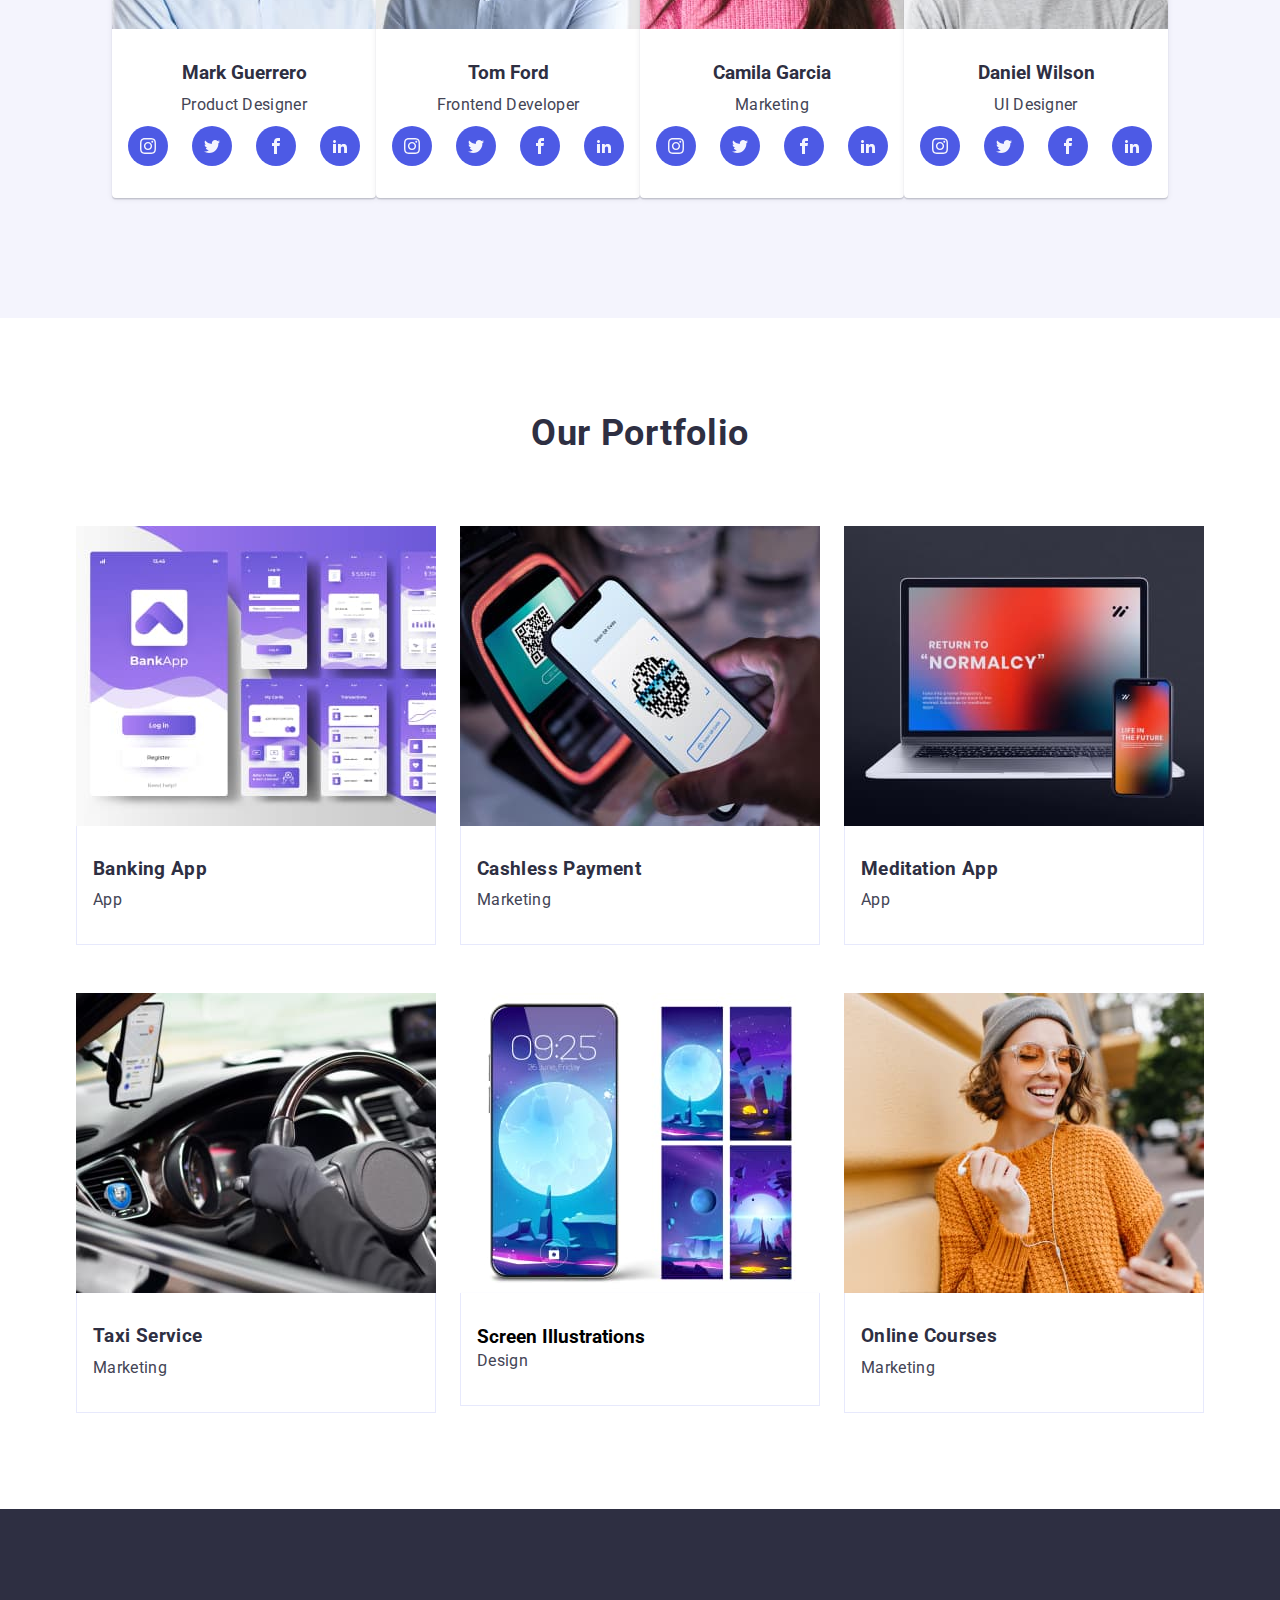
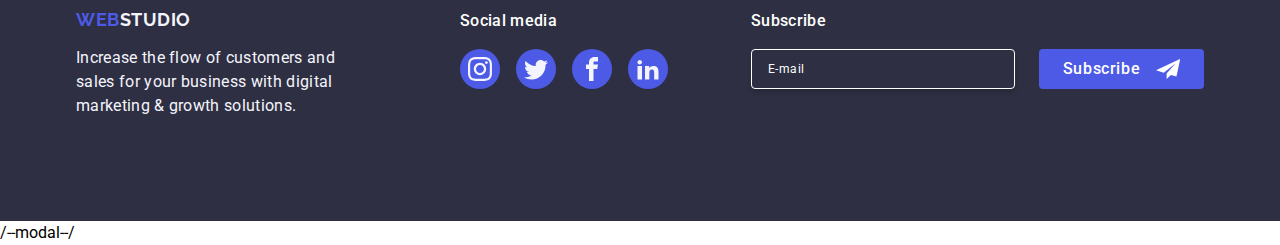
==== commit 7d865679: "foot" ====
--- a/index.html
+++ b/index.html
@@ -551,7 +551,7 @@
       </section>
 
       <!--Our portfolio - section 4-->
-      
+
       <section class="section-four">
         <div class="container">
           <h2 class="header-two">Our Portfolio</h2>
@@ -766,6 +766,8 @@
         </div>
       </section>
     </main>
+
+<!--Dark end-->
 
     <footer class="footer">
       <div class="container footer-info">
--- a/css/style.css
+++ b/css/style.css
@@ -328,22 +328,81 @@
 
 /* our portfolio section 4 */
 
+.ul-list-three {
+  display: flex;
+  flex-wrap: wrap;
+  column-gap: 24px;
+  row-gap: 48px;
+  margin: 0 auto;
+}
+.section-four {
+  padding: 96px 0;
+}
+.appi {
+  border: 1px solid #e7e9fc;
+  padding: 32px 16px;
+  border-top: none;
+}
+.li-three {
+  width: 100%;
+    transition: box-shadow 250ms cubic-bezier(0.4, 0, 0.2, 1);
+}
+.li-three:hover,
+.li-three:focus {
+  box-shadow: 0 2px 1px 0 rgba(46, 47, 66, 0.08),
+        0 1px 1px 0 rgba(46, 47, 66, 0.16), 0 1px 6px 0 rgba(46, 47, 66, 0.08);
+}
+
+.section-image-overlay {
+  font-size: 16px;
+  line-height: 1.5;
+  letter-spacing: 0.02em;
+  color: #f4f4fd;
+  background-color: #4d5ae5;
+  height: 100%;
+  width: 100%;
+  transition: transform 250ms cubic-bezier(0.4, 0, 0.2, 1);
+  transform: translateY(100%);
+  padding: 40px 32px;
+  position: absolute;
+  top: 0;
+}
+.section-image {
+  position: relative;
+  overflow: hidden;
+}
+.li-three:hover .section-image-overlay,
+.li-three:focus .section-image-overlay {
+  transform: translateY(0);
+}
+
+/* --- section 3 section 4 --- */
+
 .header-two {
   color: #2e2f42;
-  margin-bottom: 72px;
-  padding: 0 auto;
-  text-align: center;
-  text-transform: capitalize;
-  height: 40px;
-  font-size: 36px;
-  line-height: 1.11;
-  letter-spacing: 0.02em;
+    font-size: 36px;
+    font-weight: 700;
+    line-height: 1.11;
+    letter-spacing: 0.02em;
+    text-align: center;
+    text-transform: capitalize;
+    margin-bottom: 72px;
 }
 .header-three {
   color: #2e2f42;
-  margin-bottom: 8px;
-  text-align: left;
-}
+    line-height: 1.2;
+    letter-spacing: 0.02em;
+    margin-bottom: 8px;
+}
+
+.header-three.mobile-h2 {
+  font-size: 36px;
+    font-weight: 700;
+    text-align: center;
+}
+
+/* --- footer dark end --- */
+
 .header-three-name {
   color: #2e2f42;
   margin-bottom: 8px;
@@ -369,10 +428,7 @@
 }
 
 
-.section-four {
-  padding-top: 120px;
-  padding-bottom: 120px;
-}
+
 
 .link-addres {
   color: #434455;
@@ -428,33 +484,17 @@
   margin: 0 auto;
 }
 
-.li-three {
-  width: calc((100% - 48px) / 3);
-  transition: box-shadow 250ms cubic-bezier(0.4, 0, 0.2, 1);
-}
-.li-three:hover,
-.li-three:focus {
-  box-shadow: 0 2px 1px 0 rgba(46, 47, 66, 0.08),
-    0 1px 1px 0 rgba(46, 47, 66, 0.16), 0 1px 6px 0 rgba(46, 47, 66, 0.08);
-}
-
-.ul-list-three {
-  display: flex;
-  flex-wrap: wrap;
-  column-gap: 24px;
-  row-gap: 48px;
-}
+
+
+
+
 .ul-list:last-child {
   margin-right: 0;
 }
 
 
 
-.appi {
-  padding: 32px 16px 32px;
-  border: 1px solid #e7e9fc;
-  border-top: none;
-}
+
 .now {
   position: relative;
   color: #404bbf;
@@ -495,33 +535,9 @@
 .member-socials-link-icon {
   fill: #f4f4fd;
 }
-.section-image {
-  position: relative;
-  overflow: hidden;
-}
-.section-image-overlay {
-  position: absolute;
-  top: 0;
-  left: 0;
-  width: 100%;
-  height: 100%;
-  transform: translateY(100%);
-  transition: transform 250ms cubic-bezier(0.4, 0, 0.2, 1);
-  background-color: #4d5ae5;
-  color: #f4f4fd;
-  padding: 40px 32px;
-  font-family: Roboto;
-  font-size: 16px;
-  font-weight: 400;
-  line-height: 24px;
-  letter-spacing: 0.02em;
-  text-align: left;
-}
-.li-three:hover .section-image-overlay {
-  transform: translateY(0);
-  box-shadow: 0 2px 1px 0 rgba(46, 47, 66, 0.08),
-    0 1px 1px 0 rgba(46, 47, 66, 0.16), 0 1px 6px 0 rgba(46, 47, 66, 0.08);
-}
+
+
+
 
 .footer-social {
   gap: 16px;
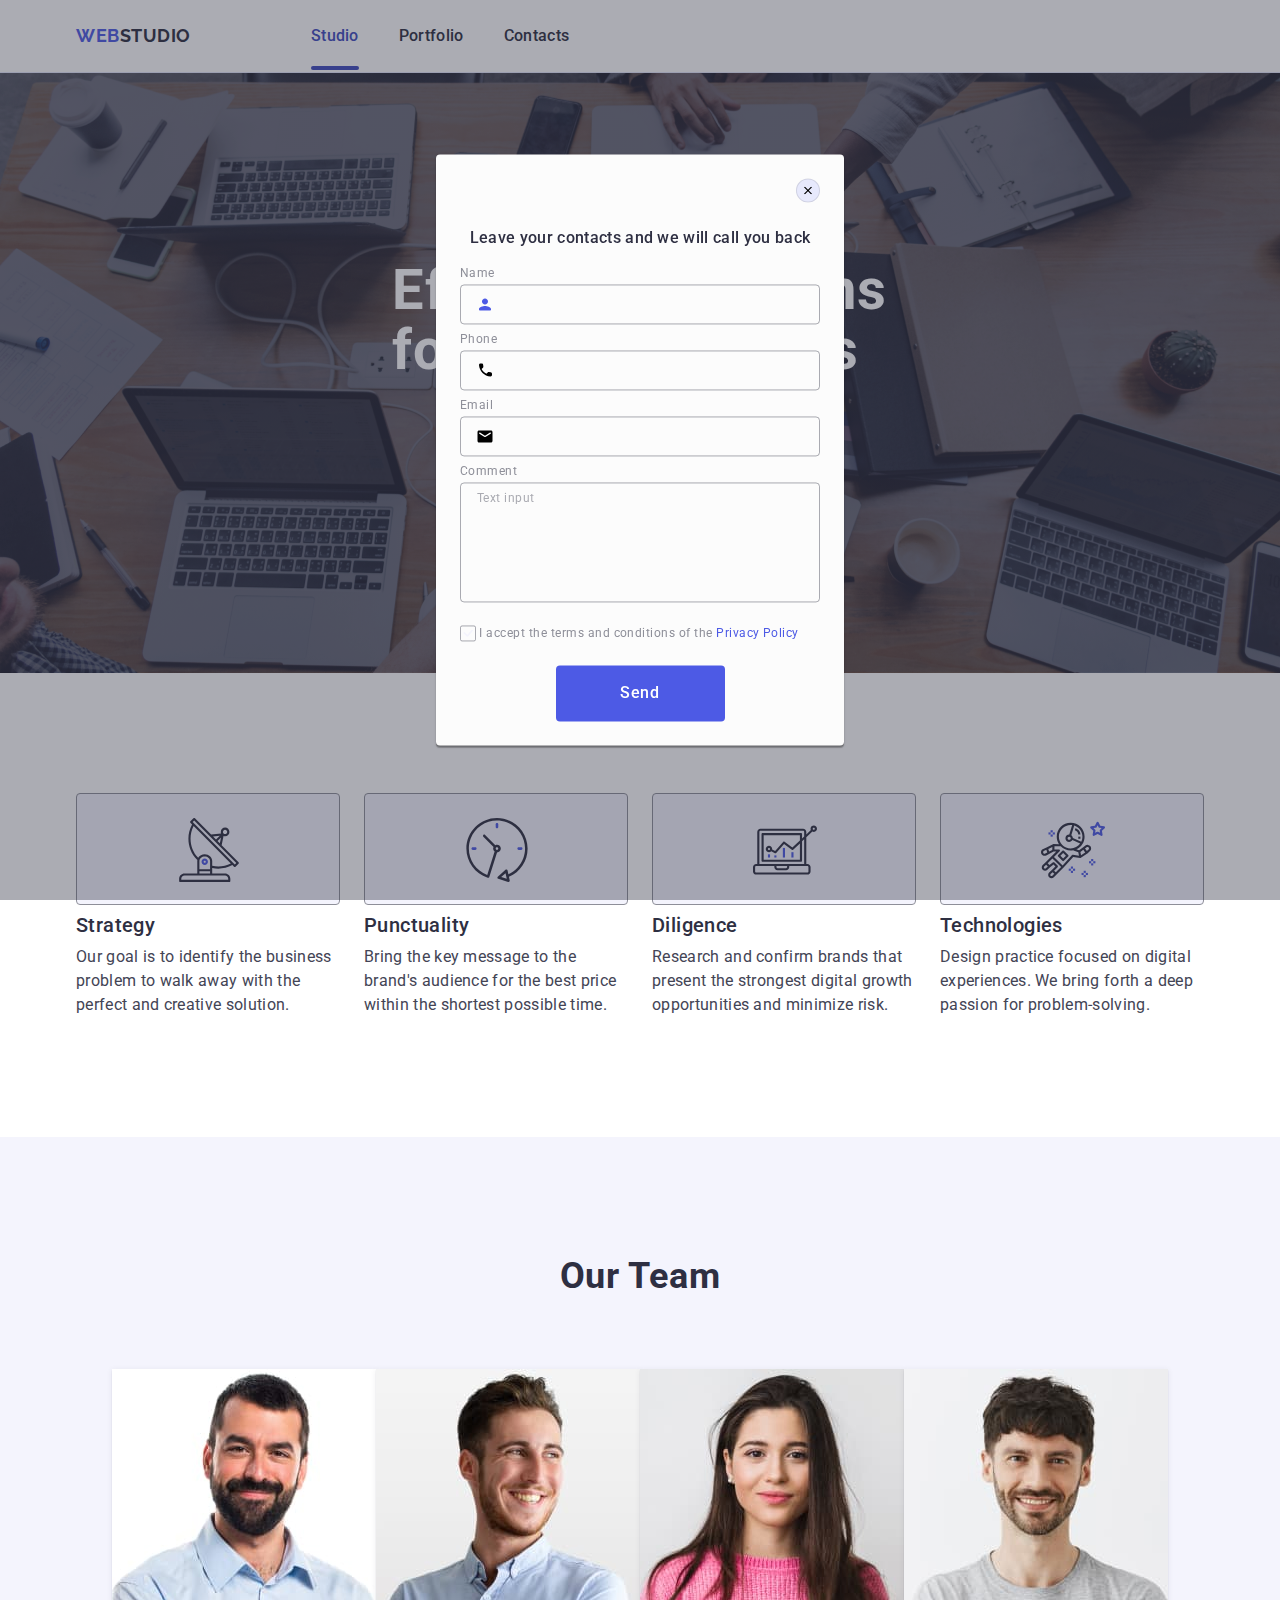
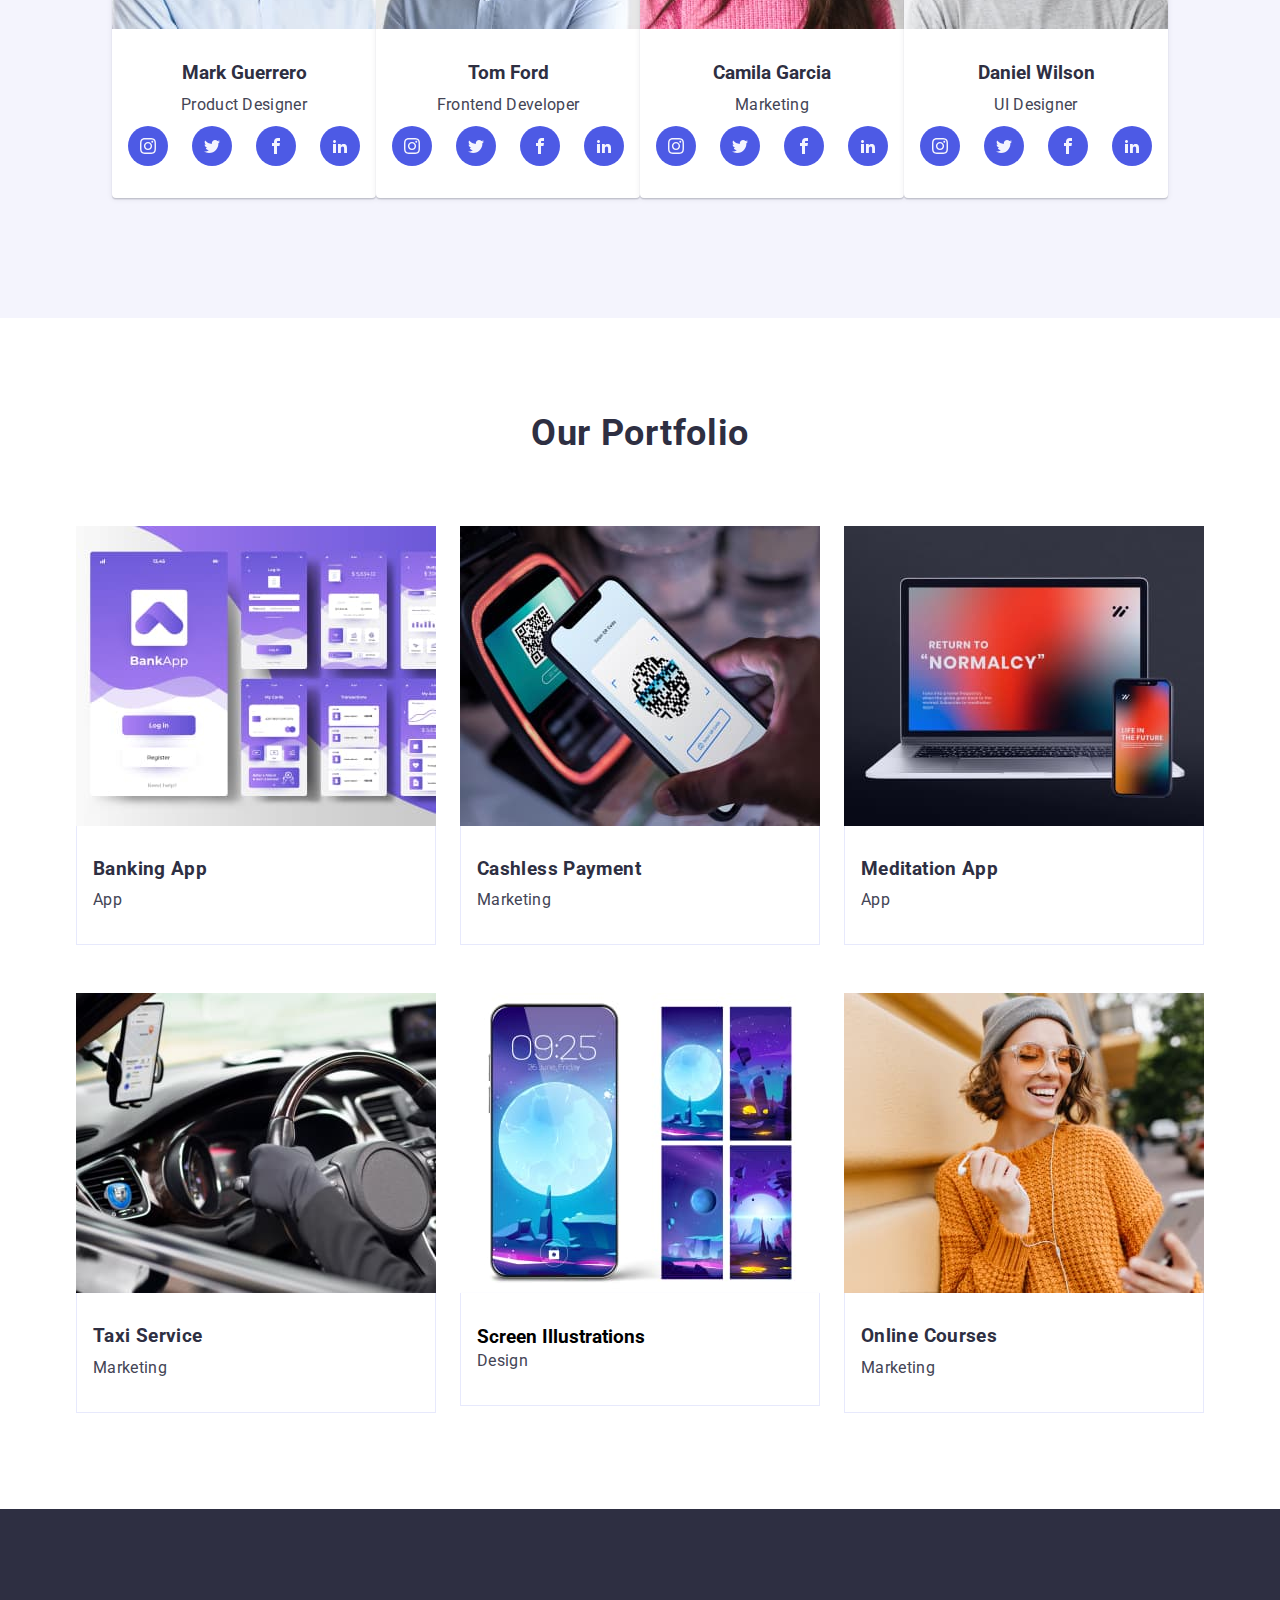
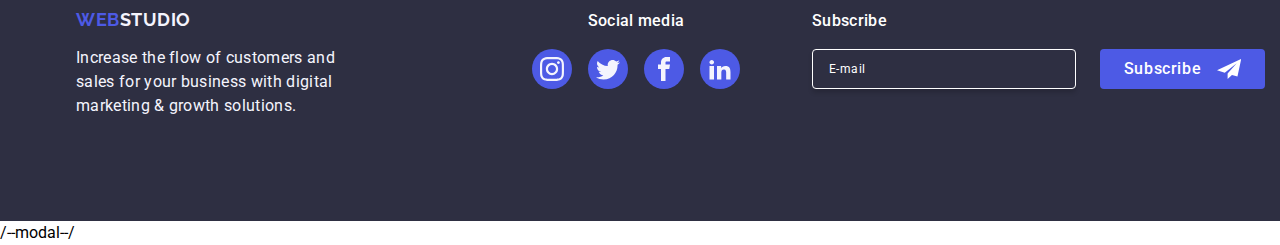
==== commit bf488d1e: "footer-still" ====
--- a/index.html
+++ b/index.html
@@ -772,7 +772,7 @@
     <footer class="footer">
       <div class="container footer-info">
         <div class="footer-info-left">
-          <a class="logo-footer" href="./index.html"
+          <a class="logo logo-footer" href="./index.html"
             >Web<span class="logo-style-two">Studio</span></a
           >
           <p class="pepa">
--- a/css/style.css
+++ b/css/style.css
@@ -403,17 +403,60 @@
 
 /* --- footer dark end --- */
 
+.footer-info{
+  flex-direction: column;
+  align-items: center;
+  gap: 72px;
+}
+
+.logo-footer {
+  display: block;
+    margin-right: 0;
+    align-content: center;
+    text-align: center;
+    padding: 0;
+    margin-bottom: 16px;
+}
+
+.logo-style-two{
+  color: #f4f4fd;
+  display: block;
+  flex-wrap: wrap;
+  width: 100%;
+}
+
+.logo .logo-style-two {
+  color: #f4f4fd;
+}
+
+.footer {
+  background-color: #2e2f42;
+  padding: 96px 0;
+}
+
+.footer-info-left {
+  margin:0 auto;
+}
+.footer-social-list {
+  display: flex;
+  gap: 16px;
+}
+.footer-social-title{
+  font-weight: 500;
+  font-size: 16px;
+  line-height: 1.5;
+  letter-spacing: 0.02em;
+  color: #fff;
+  margin-bottom: 16px;
+  display: block;
+  text-align: center;
+}
 .header-three-name {
   color: #2e2f42;
   margin-bottom: 8px;
   text-align: center;
 }
 
-
-
-.logo-style-two {
-  color: #f4f4fd;
-}
 .logo-footer {
   font-weight: 700;
   font-size: 18px;
@@ -450,11 +493,7 @@
 .lis:last-child {
   margin-right: 0;
 }
-.footer {
-  background-color: #2e2f42;
-  padding: 100px 0;
-  height: 312px;
-}
+
 .pepa {
   color: #f4f4fd;
   flex-wrap: wrap;
@@ -550,14 +589,8 @@
   color: #fff;
   margin-bottom: 16px;
 }
-.footer-info-left {
-  margin-right: 120px;
-}
-.footer-social-list {
-  display: flex;
-
-  gap: 16px;
-}
+
+
 .footer-social-list-el {
   width: 40px;
   height: 40px;
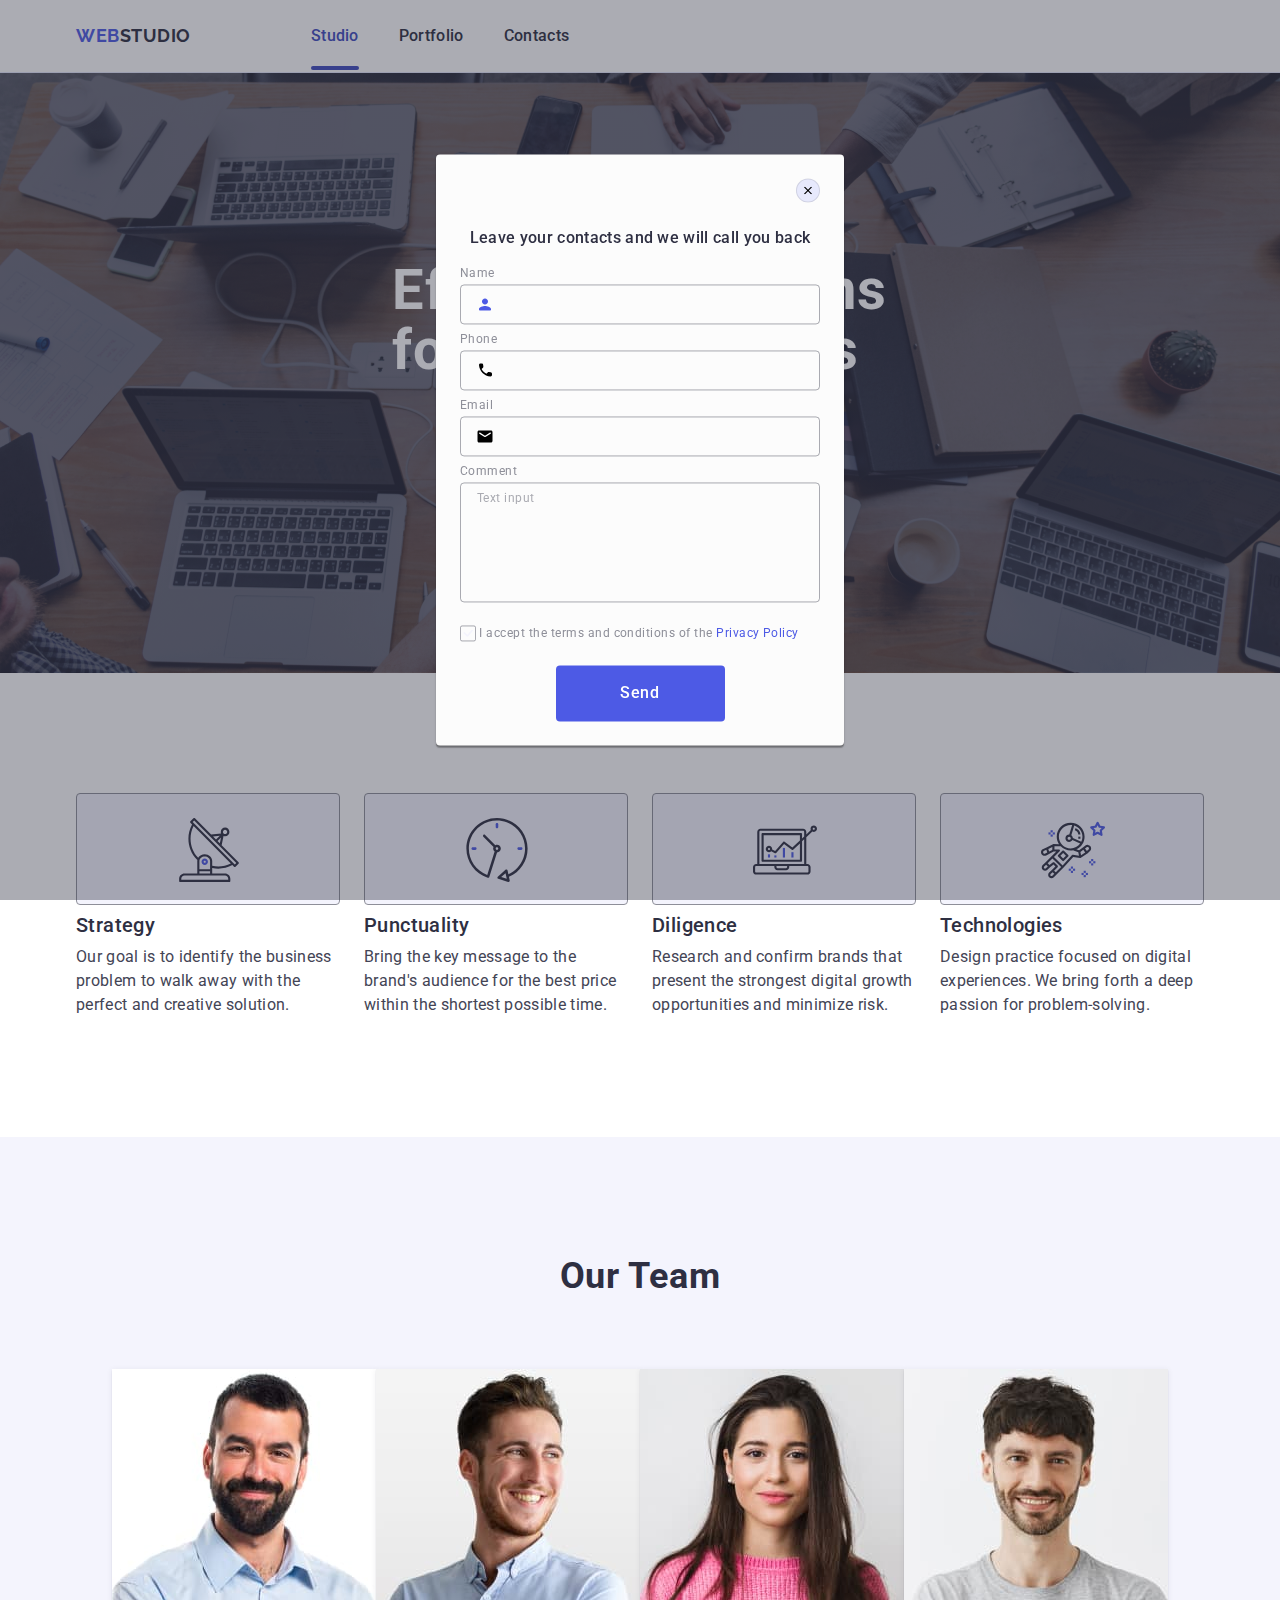
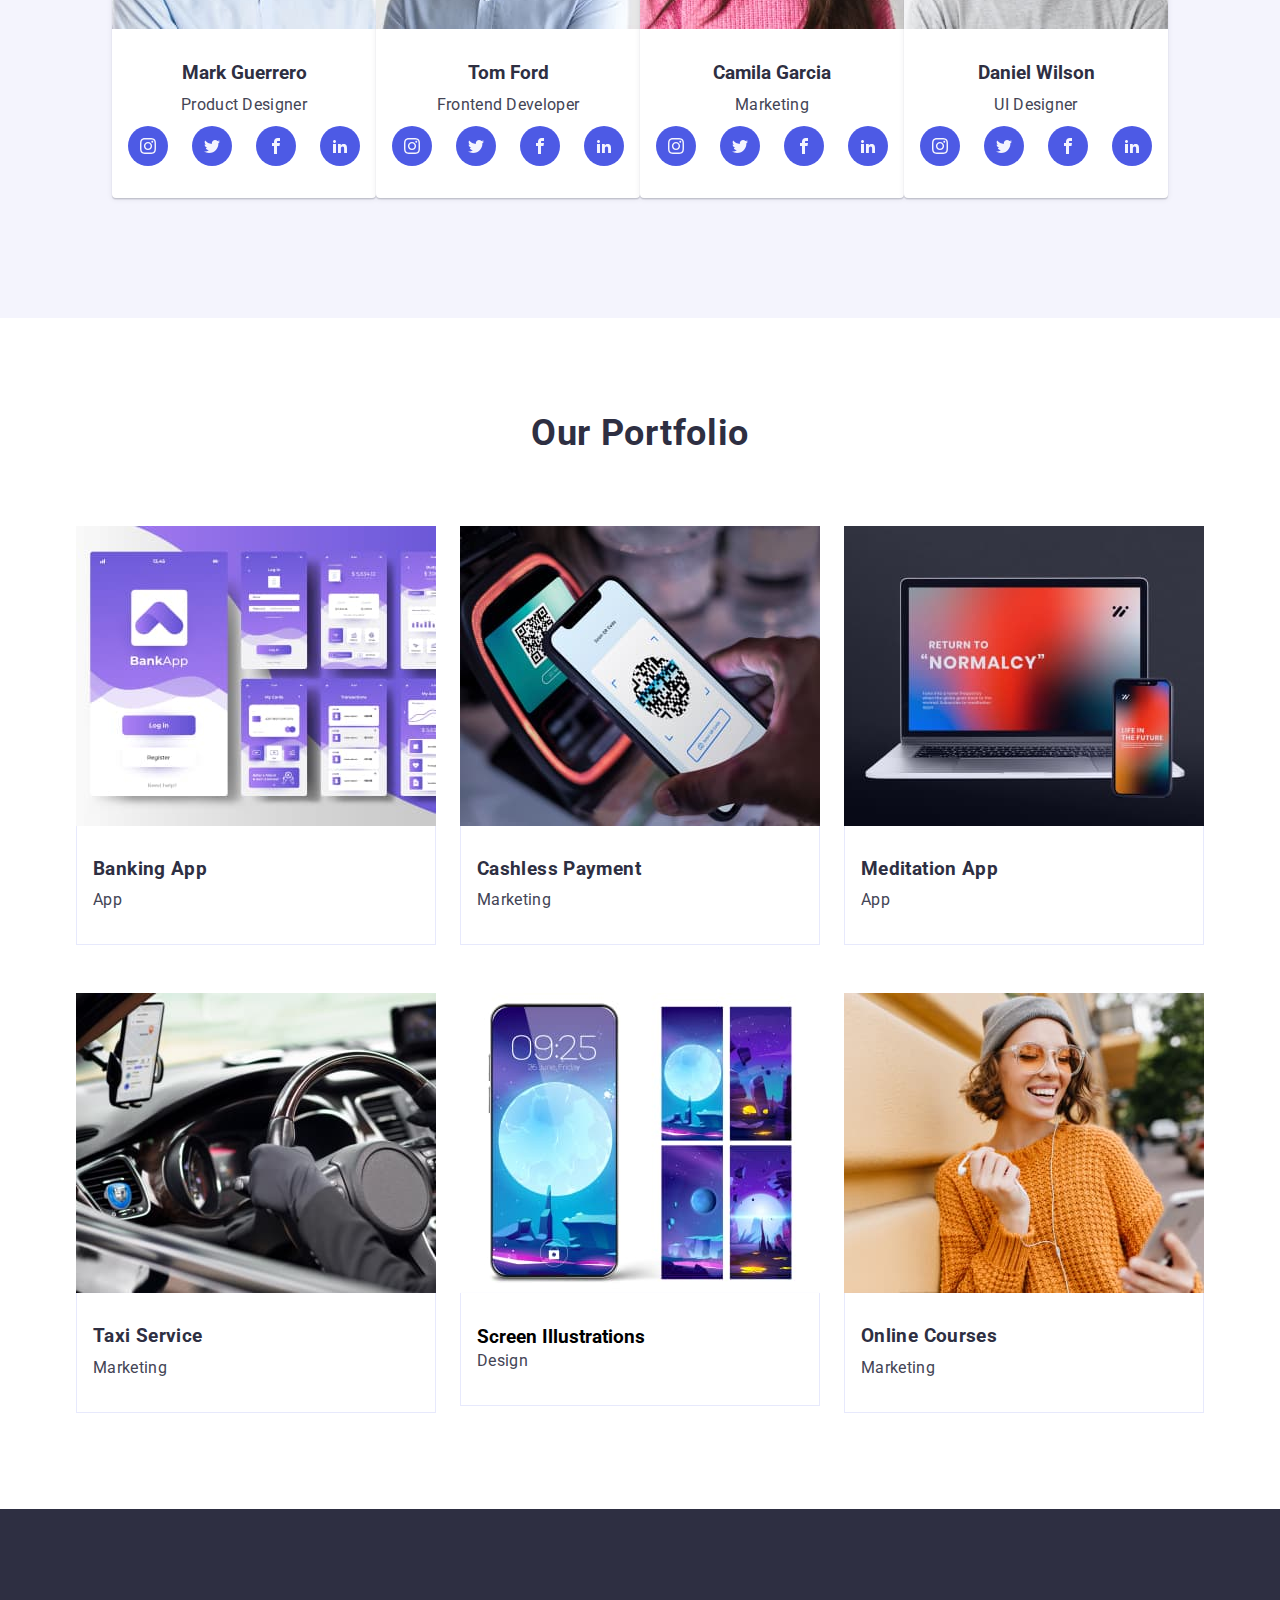
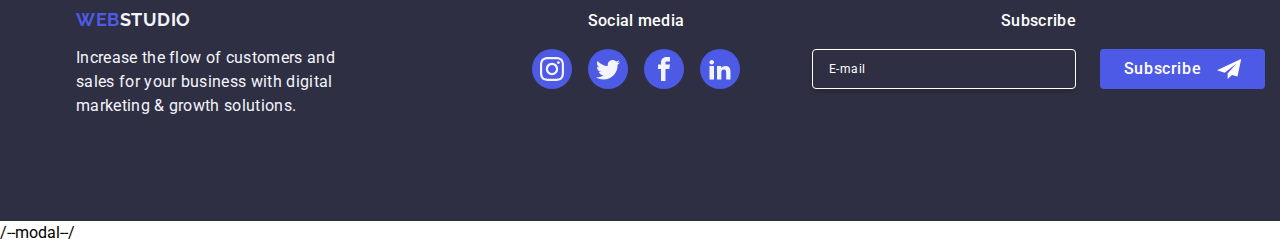
==== commit d527055e: "footer" ====
--- a/index.html
+++ b/index.html
@@ -831,13 +831,14 @@
           </ul>
         </div>
         <div class="div-sub">
-          <p class="subscribe">Subscribe</p>
+          <p class="footer-social-title">Subscribe</p>
           <form class="form">
-            <label class="label">
+            <label for="mail" class="label">
               <input
                 class="input-footer"
-                name="input-footer"
+                name="email"
                 type="email"
+                id="mail"
                 placeholder="E-mail"
                 required
               />
--- a/css/style.css
+++ b/css/style.css
@@ -451,6 +451,39 @@
   display: block;
   text-align: center;
 }
+.footer-social-link:hover,
+.footer-social-link:focus {
+  background-color: #31d0aa;
+}
+
+.input-footer {
+  padding-left: 16px;
+    border: 1px solid #fff;
+    border-radius: 4px;
+    width: 264px;
+    height: 40px;
+    color: #fff;
+    font-family: "Roboto", sans-serif;
+    font-weight: 400;
+    font-size: 12px;
+    line-height: 2;
+    letter-spacing: 0.04em;
+    align-content: center;
+    align-items: baseline;
+    outline: none;
+    background-color: transparent;
+    box-shadow: 0px 4px 4px rgba(0, 0, 0, 0.15);
+    opacity: 0.3;
+}
+.input-footer::placeholder {
+  font-weight: 400;
+    font-size: 12px;
+    line-height: 2;
+    opacity: 0.6;
+}
+.div-sub {
+  margin: 0px;
+}
 .header-three-name {
   color: #2e2f42;
   margin-bottom: 8px;
@@ -605,10 +638,7 @@
   align-items: center;
   justify-content: center;
 }
-.footer-social-link:hover,
-.footer-social-link:focus {
-  background-color: #31d0aa;
-}
+
 
 .footer-social-link-icon {
   fill: #f4f4fd;
@@ -621,38 +651,14 @@
   display: flex;
 }
 
-.div-sub {
-  margin-left: 80px;
-}
-.subscribe {
-  margin-bottom: 16px;
-  font-weight: 500;
-  font-size: 16px;
-  line-height: 1.5;
-  letter-spacing: 0.02em;
-  color: #ffffff;
-}
+
+
 .form {
   display: flex;
   gap: 24px;
 }
-.input-footer {
-  width: 264px;
-  height: 40px;
-  border: 1px solid #ffffff;
-  background-color: transparent;
-  font-size: 12px;
-  line-height: 2;
-  letter-spacing: 0.04em;
-  padding-left: 16px;
-  box-shadow: 0px 4px 4px 0px rgba(0, 0, 0, 0.15);
-  border-radius: 4px;
-  color: #ffffff;
-  display: flex;
-}
-.input-footer::placeholder {
-  color: #ffffff;
-}
+
+
 .button-sub {
   min-width: 165px;
   height: 40px;
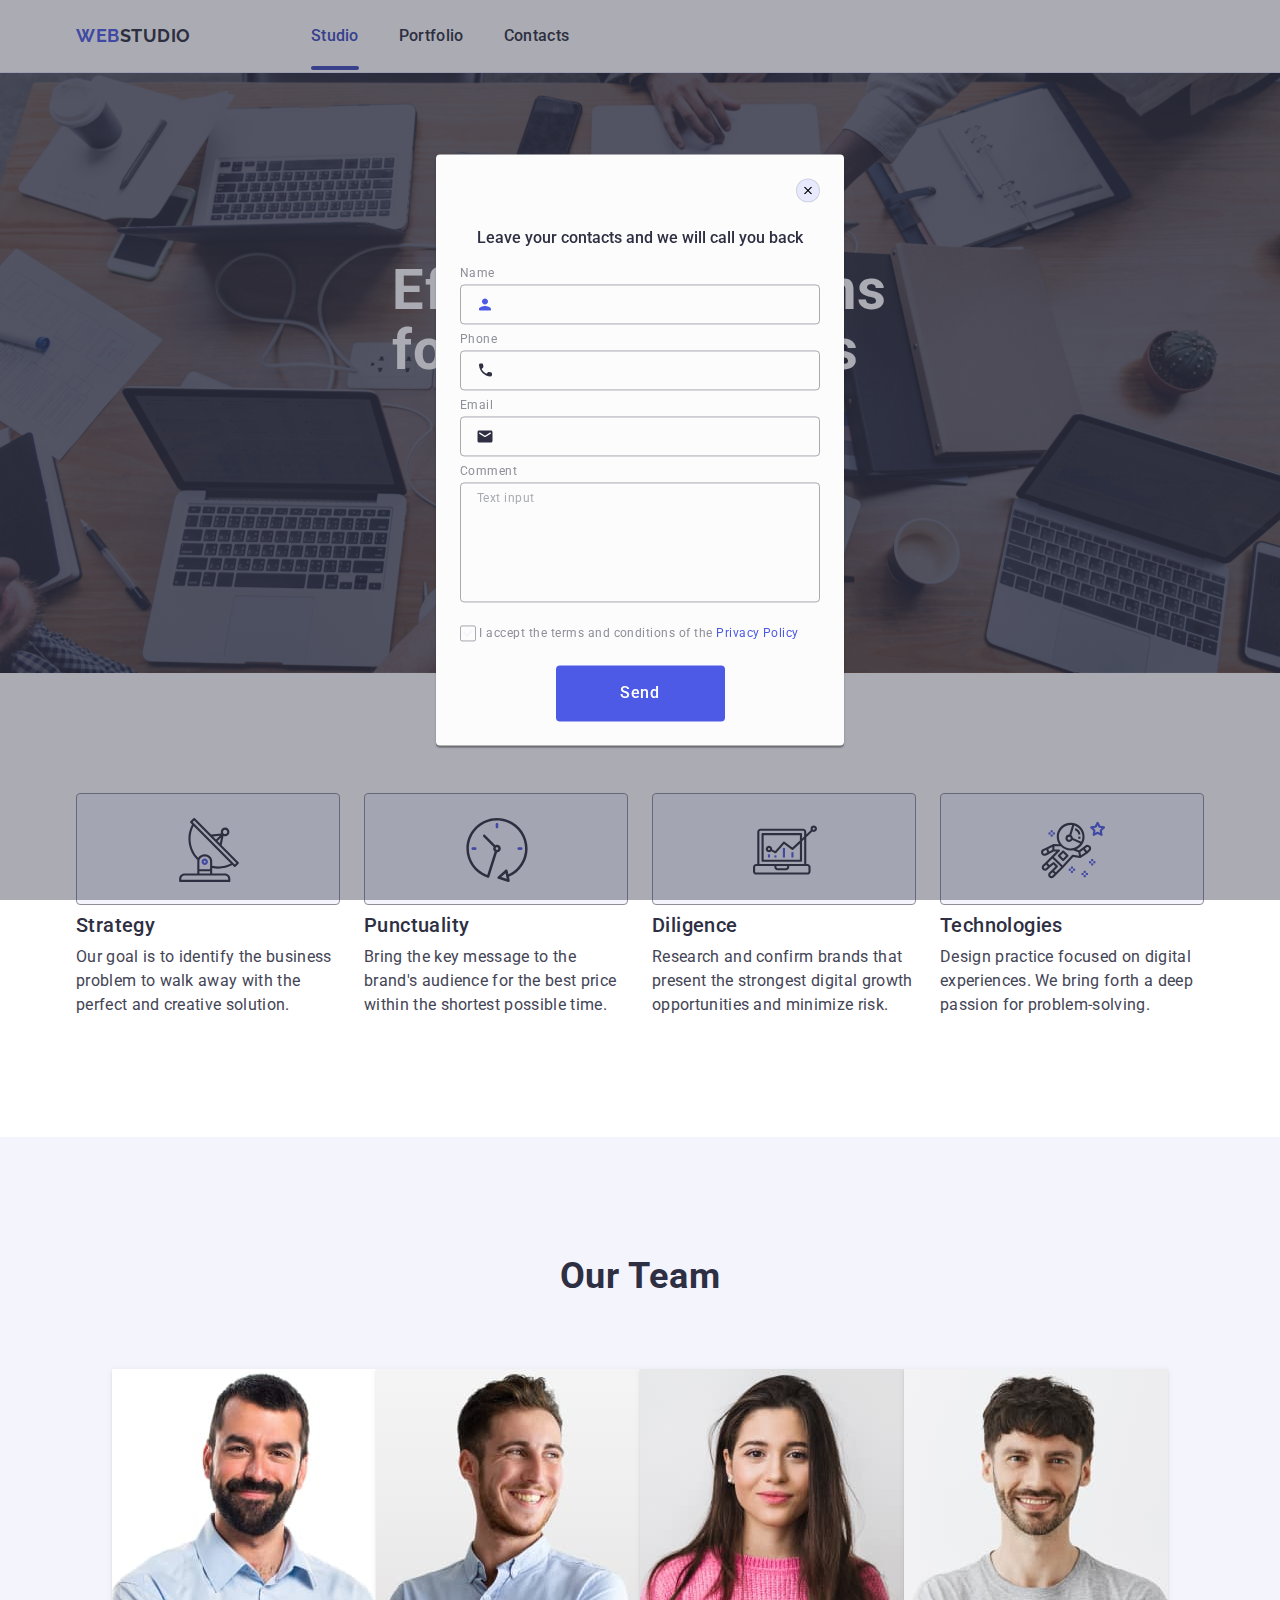
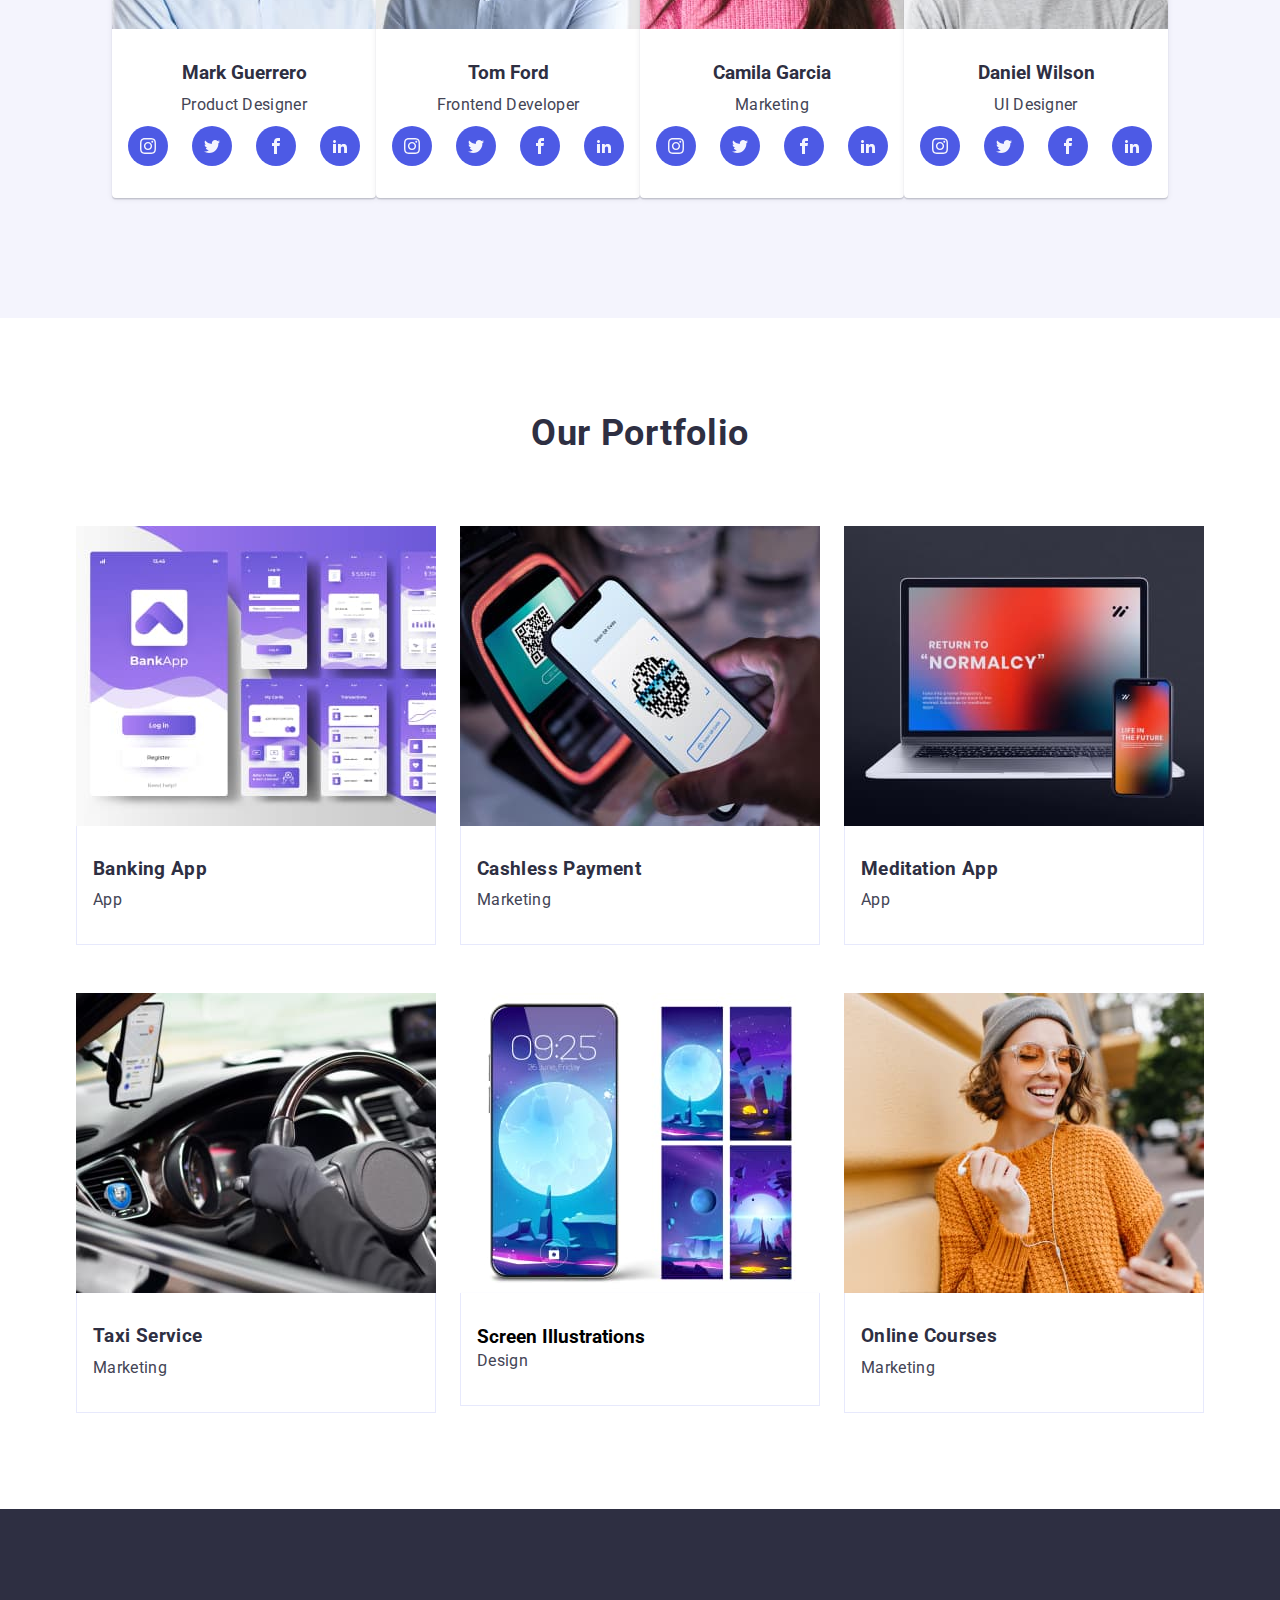
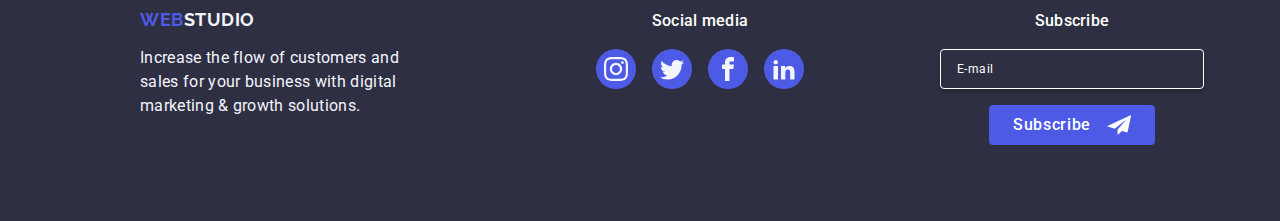
==== commit e40abd8a: "modal" ====
--- a/index.html
+++ b/index.html
@@ -854,11 +854,11 @@
       </div>
     </footer>
 
-    /--modal--/
-
-    <div class="modal-container is-open" data-modal>
+    <!--modal-->
+
+    <div class="modal-container is-open" >
       <div class="modal-box">
-        <button type="button" class="button-close" data-modal-close>
+        <button type="button" class="button-close">
           <svg class="button-close-icon" width="8" height="8">
             <use href="./images/icons.svg#icon-close-black-18dp-2-1"></use>
           </svg>
@@ -866,7 +866,7 @@
         <p class="paragraph-modal">
           Leave your contacts and we will call you back
         </p>
-        <form>
+        <form class="modal-form">
           <div class="div-modal-form">
             <label class="label-modal" for="user-name">Name</label>
             <div class="div-modal-label">
--- a/css/style.css
+++ b/css/style.css
@@ -484,6 +484,162 @@
 .div-sub {
   margin: 0px;
 }
+.form {
+  display: flex;
+    flex-direction: column;
+    justify-content: center;
+    margin: 0 auto;
+    gap: 16px;
+}
+
+.button-sub {
+  font-family: inherit;
+  font-weight: 500;
+  font-size: 16px;
+  line-height: 1.5;
+  letter-spacing: 0.04em;
+  color: white;
+  background-color: #4d5ae5;
+  padding: 8px 24px;
+  border: none;
+  border-radius: 4px;
+  min-width: 165px;
+  height: 40px;
+  transition: background-color 250ms cubic-bezier(0.4, 0, 0.2, 1);
+  cursor: pointer;
+  display: flex;
+  align-items: center;
+  justify-content: center;
+  margin: 0 auto;
+}
+
+.footer-icon {
+  fill: white;
+    margin-left: 16px;
+    transition: fill 250ms cubic-bezier(0.4, 0, 0.2, 1);
+}
+
+/* --- details icons --- */
+
+.icon-circle {
+  width: 40px;
+  height: 40px;
+}
+.member-socials-link {
+  width: 100%;
+    height: 100%;
+    transition: background-color 250ms cubic-bezier(0.4, 0, 0.2, 1);
+    background-color: #4d5ae5;
+    border-radius: 50%;
+    display: flex;
+    align-items: center;
+    justify-content: center;
+}
+.member-socials-link-icon {
+  fill: #f4f4fd;
+}
+
+/* --- modal --- */
+
+.modal-container {
+  position: fixed;
+    width: 100%;
+    height: 100%;
+    left: 0;
+    top: 0;
+    background-color: rgba(46, 47, 66, 0.4);
+    transition: opacity 250ms cubic-bezier(0.4, 0, 0.2, 1),
+        visibility 250ms cubic-bezier(0.4, 0, 0.2, 1);
+    opacity: 0;
+    visibility: hidden;
+    pointer-events: none;
+}
+.modal-container.is-open {
+  opacity: 1;
+  visibility: visible;
+  pointer-events: none;
+}
+
+.modal-box {
+  position: fixed;
+    top: 50%;
+    left: 50%;
+    transform: translate(-50%, -50%);
+    width: 288px;
+    min-height: 623px;
+    box-shadow: 0 1px 1px 0 rgba(0, 0, 0, 0.14), 0 1px 3px 0 rgba(0, 0, 0, 0.12),
+        0 2px 1px 0 rgba(0, 0, 0, 0.2);
+    background: #fcfcfc;
+    padding: 72px 16px 24px 16px;
+    border-radius: 4px;
+    transition: transform 250ms cubic-bezier(0.4, 0, 0.2, 1);
+}
+
+.modal-form {
+  display: flex;
+  flex-direction: column;
+}
+.paragraph-modal {
+  text-align: center;
+    color: #2e2f42;
+    font-weight: 500;
+    margin-bottom: 16px;
+}
+.div-modal-form {
+  margin-bottom: 8px;
+}
+.last{
+  margin-bottom: 16px;
+}
+.div-modal-label {
+  width: 100%;
+    height: 40px;
+    position: relative;
+}
+.div-modal-form:focus-within{
+  border-color: #4d5ae5;
+}
+
+.modal-icon {
+  left: 16px;
+    top: 50%;
+    transform: translateY(-50%);
+    position: absolute;
+    fill: #2e2f42;
+    transition: fill 250ms cubic-bezier(0.4, 0, 0.2, 1);
+}
+.div-modal-form:focus-within .modal-icon{
+  fill: #4d5ae5;
+}
+.input-modal {
+  width: 100%;
+    height: 40px;
+    font-family: "Roboto", sans-serif;
+    font-weight: 400;
+    font-size: 18px;
+    line-height: 1.17;
+    letter-spacing: 0.04em;
+    outline: transparent;
+    border-radius: 4px;
+    background-color: transparent;
+    padding-left: 38px;
+    transition: border-color 250ms cubic-bezier(0.4, 0, 0.2, 1);
+    border: 1px solid rgba(46, 47, 66, 0.4);
+}
+.input-modal:focus{
+  border-color: #4d5ae5;
+}
+.label-modal {
+  font-family: "Roboto", sans-serif;
+    font-weight: 400;
+    font-size: 12px;
+    line-height: 1.17;
+    letter-spacing: 0.04em;
+    color: #8e8f99;
+    padding: 0;
+    display: block;
+    margin-bottom: 4px;
+}
 .header-three-name {
   color: #2e2f42;
   margin-bottom: 8px;
@@ -539,33 +695,18 @@
 a {
   text-decoration: none;
 }
-ul {
-  list-style-type: none;
-  margin: 0;
-  padding-left: 0;
-}
+
+
 
 .menu-nav {
   display: flex;
   gap: 40px;
   padding: 24px 0;
 }
-.container {
-  width: 1158px;
-  padding: 0 15px;
-  margin: 0 auto;
-}
-
-
-
-
 
 .ul-list:last-child {
   margin-right: 0;
 }
-
-
-
 
 .now {
   position: relative;
@@ -593,20 +734,9 @@
   width: 40px;
   height: 40px;
 }
-.member-socials-link {
-  width: 100%;
-  height: 100%;
-  transition: background-color 250ms cubic-bezier(0.4, 0, 0.2, 1);
-  background-color: #4d5ae5;
-  border-radius: 50%;
-  display: flex;
-  align-items: center;
-  justify-content: center;
-}
-
-.member-socials-link-icon {
-  fill: #f4f4fd;
-}
+
+
+
 
 
 
@@ -653,42 +783,11 @@
 
 
 
-.form {
-  display: flex;
-  gap: 24px;
-}
-
-
-.button-sub {
-  min-width: 165px;
-  height: 40px;
-  display: flex;
-  justify-content: center;
-  align-items: center;
-  font-family: "Roboto", sans-serif;
-  font-size: 16px;
-  font-weight: 500;
-  line-height: 1.5;
-  letter-spacing: 0.04em;
-  color: #ffffff;
-  cursor: pointer;
-  background-color: #4d5ae5;
-  border: none;
-  border-radius: 4px;
-}
-.footer-icon {
-  margin-left: 16px;
-}
-.modal-container {
-  position: fixed;
-  top: 0;
-  left: 0;
-  width: 100%;
-  height: 100%;
-  background-color: var(--NAVY-BLUE-modal, rgba(46, 47, 66, 0.4));
-  transition: opacity 250ms cubic-bezier(0.4, 0, 0.2, 1),
-    visibility 250ms cubic-bezier(0.4, 0, 0.2, 1);
-}
+
+
+
+
+
 
 .is-hidden {
   opacity: 0;
@@ -696,21 +795,7 @@
   pointer-events: none;
 }
 
-.modal-box {
-  position: absolute;
-  top: 50%;
-  left: 50%;
-  transform: translate(-50%, -50%) scale(1);
-  width: 408px;
-  min-height: 584px;
-  flex-shrink: 0;
-  border-radius: 4px;
-  background: var(--DAIRY, #fcfcfc);
-  box-shadow: 0px 2px 1px 0px rgba(0, 0, 0, 0.2),
-    0px 1px 3px 0px rgba(0, 0, 0, 0.12), 0px 1px 1px 0px rgba(0, 0, 0, 0.14);
-  transition: transform 250ms cubic-bezier(0.4, 0, 0.2, 1);
-  padding: 72px 24px 24px 24px;
-}
+
 
 .modal-button {
   transition: background-color 250ms cubic-bezier(0.4, 0, 0.2, 1);
@@ -750,52 +835,18 @@
   transition: fill 250ms cubic-bezier(0.4, 0, 0.2, 1);
 }
 
-.paragraph-modal {
-  font-weight: 500;
-  font-size: 16px;
-  line-height: 1.5;
-  text-align: center;
-  letter-spacing: 0.02em;
-  color: var(--color-section1);
-  margin-bottom: 16px;
-}
-.div-modal-form {
-  margin-bottom: 8px;
-}
-.label-modal {
-  font-size: 12px;
-  line-height: 1.17;
-  letter-spacing: 0.04em;
-  color: #8e8f99;
-  display: block;
-  margin-bottom: 4px;
-}
-.div-modal-label {
-  position: relative;
-}
-.input-modal {
-  width: 100%;
-  height: 40px;
-  border: 1px solid rgba(46, 47, 66, 0.4);
-  border-radius: 4px;
-  background-color: transparent;
-  transition: border-color 250ms cubic-bezier(0.4, 0, 0.2, 1);
-  padding-left: 38px;
-  outline: transparent;
-}
+
+
+
+
+
 .input-modal:focus {
   border: 1px solid #4d5ae5;
 }
 .input-modal:focus + svg {
   fill: #4d5ae5;
 }
-.modal-icon {
-  position: absolute;
-  left: 16px;
-  top: 50%;
-  transform: translateY(-50%);
-  transition: fill 250ms cubic-bezier(0.4, 0, 0.2, 1);
-}
+
 
 .div-modal-four {
   margin-bottom: 16px;
@@ -1195,7 +1246,3 @@
   }
 }
 
-.icon-circle {
-  width: 40px;
-  height: 40px;
-}
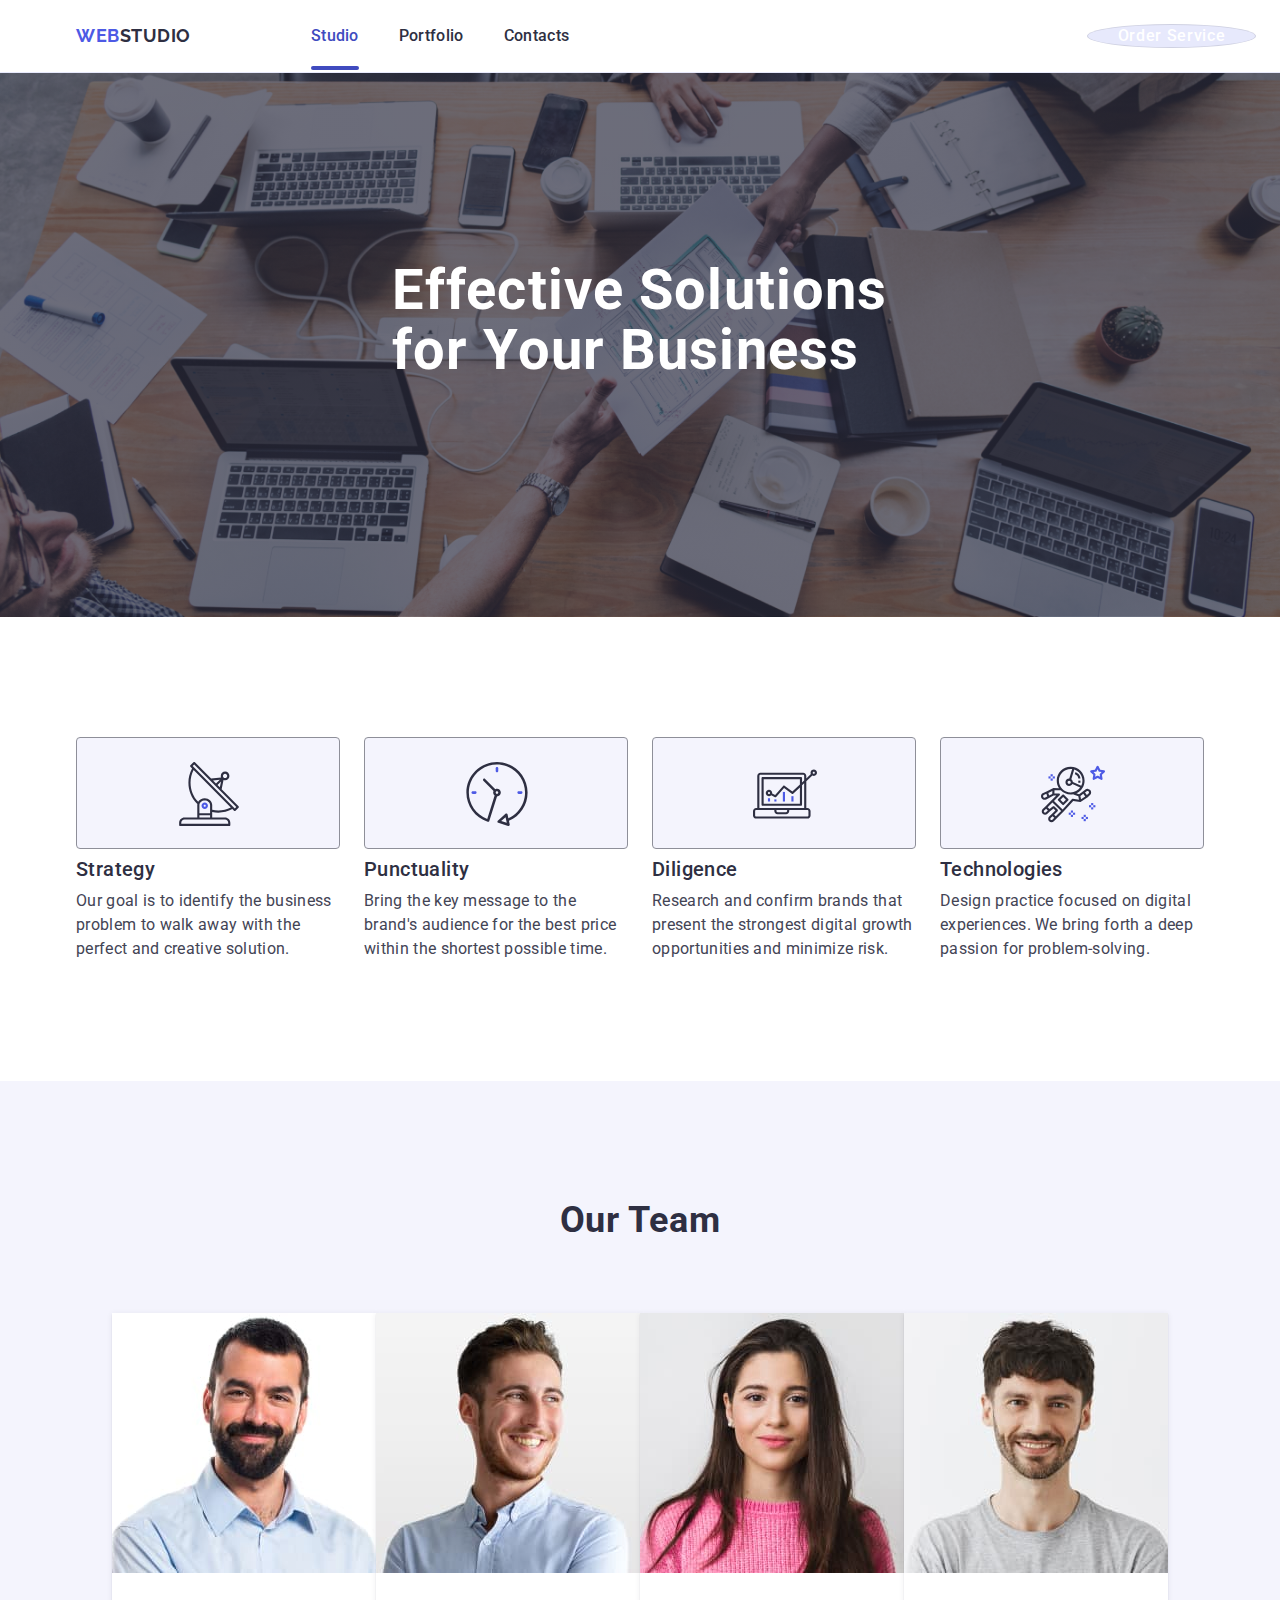
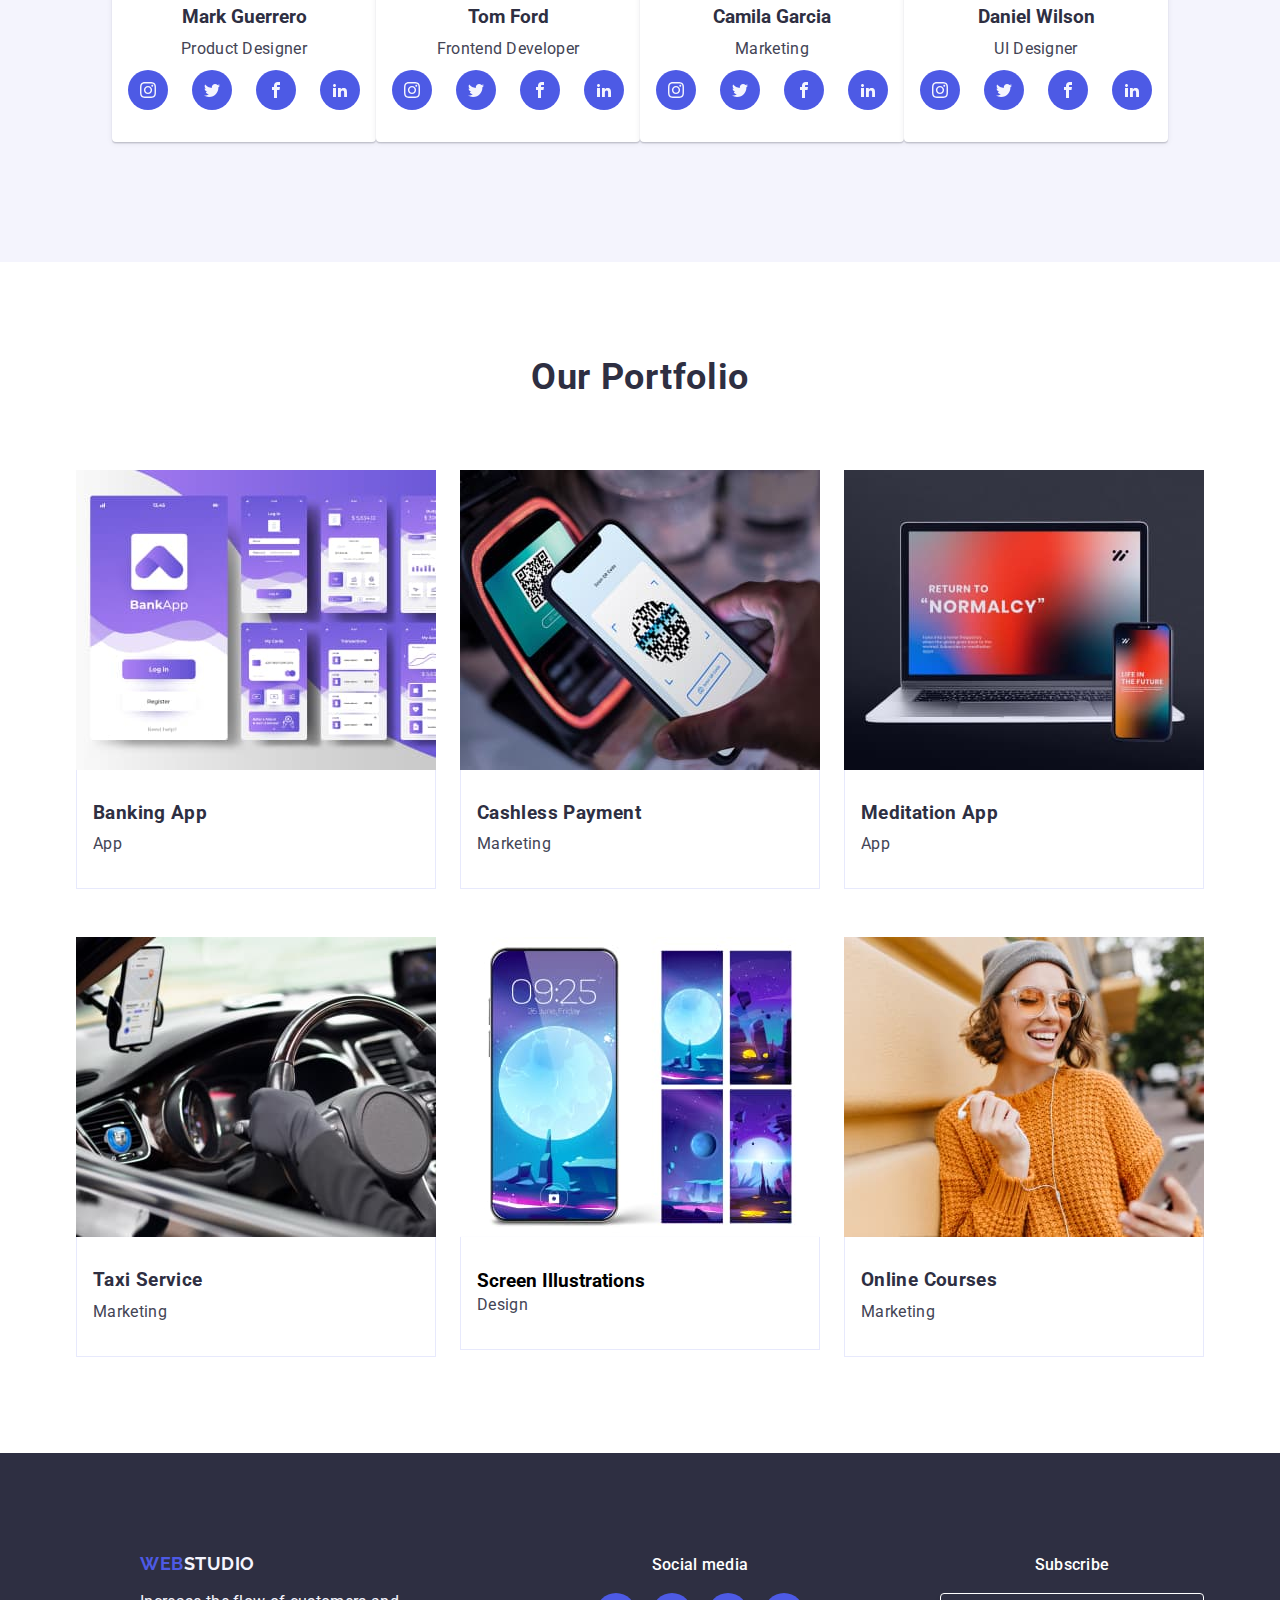
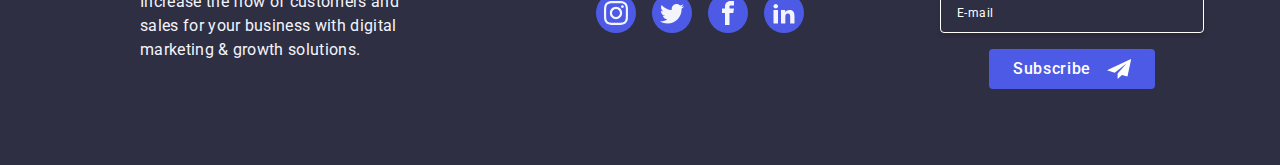
==== commit d6b15d23: "Update index.html" ====
--- a/index.html
+++ b/index.html
@@ -856,7 +856,7 @@
 
     <!--modal-->
 
-    <div class="modal-container is-open" >
+    <div class="modal-container " >
       <div class="modal-box">
         <button type="button" class="button-close">
           <svg class="button-close-icon" width="8" height="8">
--- a/css/style.css
+++ b/css/style.css
@@ -640,6 +640,127 @@
     display: block;
     margin-bottom: 4px;
 }
+.textarea-modal {
+  font-family: "Roboto", sans-serif;
+    font-weight: 400;
+    font-size: 12px;
+    /* font-size: 18px; */
+    line-height: 1.17;
+    letter-spacing: 0.04em;
+    outline: transparent;
+    padding: 8px 16px;
+    border: 1px solid rgba(46, 47, 66, 0.4);
+    border-radius: 4px;
+    width: 100%;
+    height: 120px;
+    resize: none;
+    color: rgba(46, 47, 66, 0.4);
+    background-color: transparent;
+    transition: border-color 250ms cubic-bezier(0.4, 0, 0.2, 1);
+}
+.textarea-modal:focus-within {
+  border-color: #4d5ae5;
+}
+/*.textarea-modal::placeholder {
+  font-weight: 400;
+  font-size: 12px;
+  line-height: 1.17;
+  letter-spacing: 0.04em;
+  color: rgba(46, 47, 66, 0.4);
+} */
+
+.div-modal-five {
+  display: flex;
+  margin-bottom: 24px;
+}
+
+.button-modal-six {
+  font-family: inherit;
+    font-size: inherit;
+    font-weight: 500;
+    line-height: 1.5;
+    letter-spacing: 0.04em;
+    color: white;
+    box-shadow: 0 4px 4px 0 rgba(0, 0, 0, 0.15);
+    background-color: #4d5ae5;
+    border-radius: 4px;
+    padding: 16px 32px;
+    min-width: 169px;
+    height: 56px;
+    border: none;
+    margin: 0 auto;
+    cursor: pointer;
+    transition: background-color 250ms cubic-bezier(0.4, 0, 0.2, 1);
+}
+.button{
+  position: absolute;
+    width: 24px;
+    height: 24px;
+    border-radius: 50%;
+    cursor: pointer;
+    top: 24px;
+    right: 24px;
+    background-color: #e7e9fc;
+    fill: #2e2f42;
+    border: 1px solid rgba(0, 0, 0, 0.1);
+    transition: background-color 250ms cubic-bezier(0.4, 0, 0.2, 1),
+        border 250ms cubic-bezier(0.4, 0, 0.2, 1);
+    display: flex;
+    align-items: center;
+    justify-content: center;
+    padding: 0;
+}
+.button:active,
+.button:hover,
+.button:focus{
+  background-color: #404bbf;
+  border: none;
+  fill: white;
+}
+.button-close-icon {
+  transition: fill 250ms cubic-bezier(0.4, 0, 0.2, 1);
+}
+
+.span-label {
+  width: 16px;
+    height: 16px;
+    border: 1px solid rgba(46, 47, 66, 0.4);
+    border-radius: 2px;
+    transition: background-color 250ms cubic-bezier(0.4, 0, 0.2, 1),
+        border 250ms cubic-bezier(0.4, 0, 0.2, 1),
+        fill 250ms cubic-bezier(0.4, 0, 0.2, 1);
+    display: inline-flex;
+    align-items: center;
+    justify-content: center;
+    fill: transparent;
+}
+.modal-check{
+  cursor: pointer;
+}
+.modal-check:checked + .label-modal-five span {
+  background-color: #404bbf;
+  border: none;
+  fill: #f4f4fd;
+}
+.link-modal {
+  color: #4d5ae5;
+}
+
+
+@media (min-resolution: 192dpi) {
+  .section {
+    background-image: linear-gradient(
+        rgba(46, 47, 66, 0.7),
+        rgba(46, 47, 66, 0.7)
+      ),
+      url(.images\office2x.jpg);
+  }
+}
+
+/* ----------------------------- responsive -------------------------- */
+
+/* ==================================TABLET===================================== */
+
 .header-three-name {
   color: #2e2f42;
   margin-bottom: 8px;
@@ -831,15 +952,6 @@
   fill: #ffffff;
 }
 
-.button-close-icon {
-  transition: fill 250ms cubic-bezier(0.4, 0, 0.2, 1);
-}
-
-
-
-
-
-
 .input-modal:focus {
   border: 1px solid #4d5ae5;
 }
@@ -851,35 +963,10 @@
 .div-modal-four {
   margin-bottom: 16px;
 }
-.textarea-modal {
-  width: 100%;
-  height: 120px;
-  font-size: 12px;
-  line-height: 1.17;
-  letter-spacing: 0.04em;
-  color: rgba(46, 47, 66, 0.4);
-  border: 1px solid rgba(46, 47, 66, 0.4);
-  border-radius: 4px;
-  background-color: transparent;
-  padding: 8px 16px;
-  outline: transparent;
-  resize: none;
-  transition: border-color 250ms cubic-bezier(0.4, 0, 0.2, 1);
-}
-.textarea-modal:focus {
-  border-color: #4d5ae5;
-}
-.textarea-modal::placeholder {
-  font-weight: 400;
-  font-size: 12px;
-  line-height: 1.17;
-  letter-spacing: 0.04em;
-  color: rgba(46, 47, 66, 0.4);
-}
-
-.div-modal-five {
-  margin-bottom: 24px;
-}
+
+
+
+
 .label-modal-five {
   display: block;
   font-size: 12px;
@@ -887,41 +974,11 @@
   letter-spacing: 0.04em;
   color: var(--color-etykieta);
 }
-.span-label {
-  width: 16px;
-  height: 16px;
-  border: 1px solid rgba(46, 47, 66, 0.4);
-  border-radius: 2px;
-  transition: background-color 250ms cubic-bezier(0.4, 0, 0.2, 1),
-    border 250ms cubic-bezier(0.4, 0, 0.2, 1),
-    fill 250ms cubic-bezier(0.4, 0, 0.2, 1);
-  display: inline-flex;
-  align-items: center;
-  justify-content: center;
-  fill: transparent;
-}
-
-.link-modal {
-  color: var(--color-logo);
-}
-
-.button-modal-six {
-  display: block;
-  margin: 0 auto;
-  min-width: 169px;
-  height: 56px;
-  font-family: "Roboto", sans-serif;
-  font-size: 16px;
-  font-weight: 500;
-  line-height: 1.5;
-  letter-spacing: 0.04em;
-  color: #ffffff;
-  cursor: pointer;
-  background-color: #4d5ae5;
-  border: none;
-  border-radius: 4px;
-  transition: background-color 250ms cubic-bezier(0.4, 0, 0.2, 1);
-}
+
+
+
+
+
 .button-modal-six:focus,
 .button-modal-six:hover {
   background-color: #404bbf;
@@ -929,26 +986,14 @@
   fill: #ffffff;
 }
 
-.modal-check:checked + .label-modal-five span {
-  background-color: #404bbf;
-  border: none;
-  fill: #f4f4fd;
-}
+
 :root {
   --color-logo: #4d5ae5;
   --color-section1: #2e2f42;
   --color-etykieta: #8e8f99;
 }
 
-@media (min-resolution: 192dpi) {
-  .section {
-    background-image: linear-gradient(
-        rgba(46, 47, 66, 0.7),
-        rgba(46, 47, 66, 0.7)
-      ),
-      url(.images\office2x.jpg);
-  }
-}
+
 /* ----------------------------- responsive -------------------------- */
 
 /* ==================================TABLET===================================== */
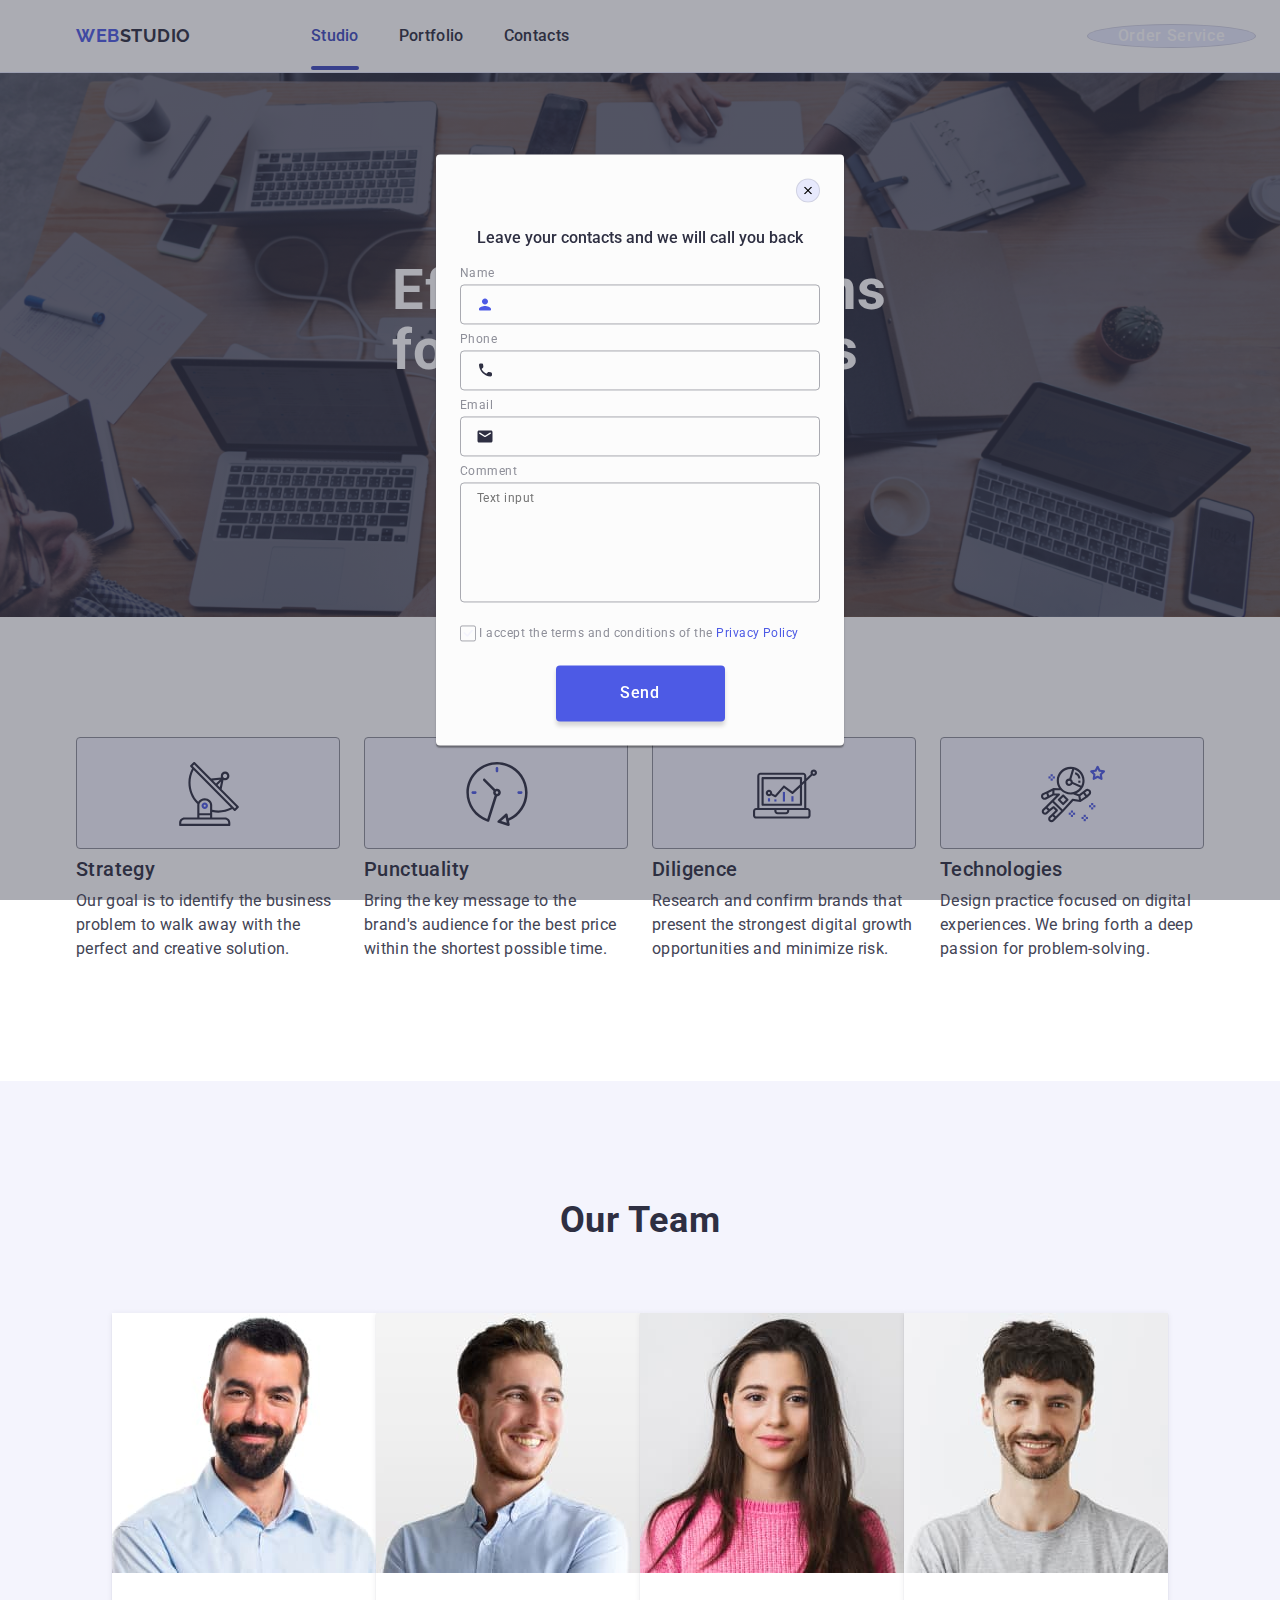
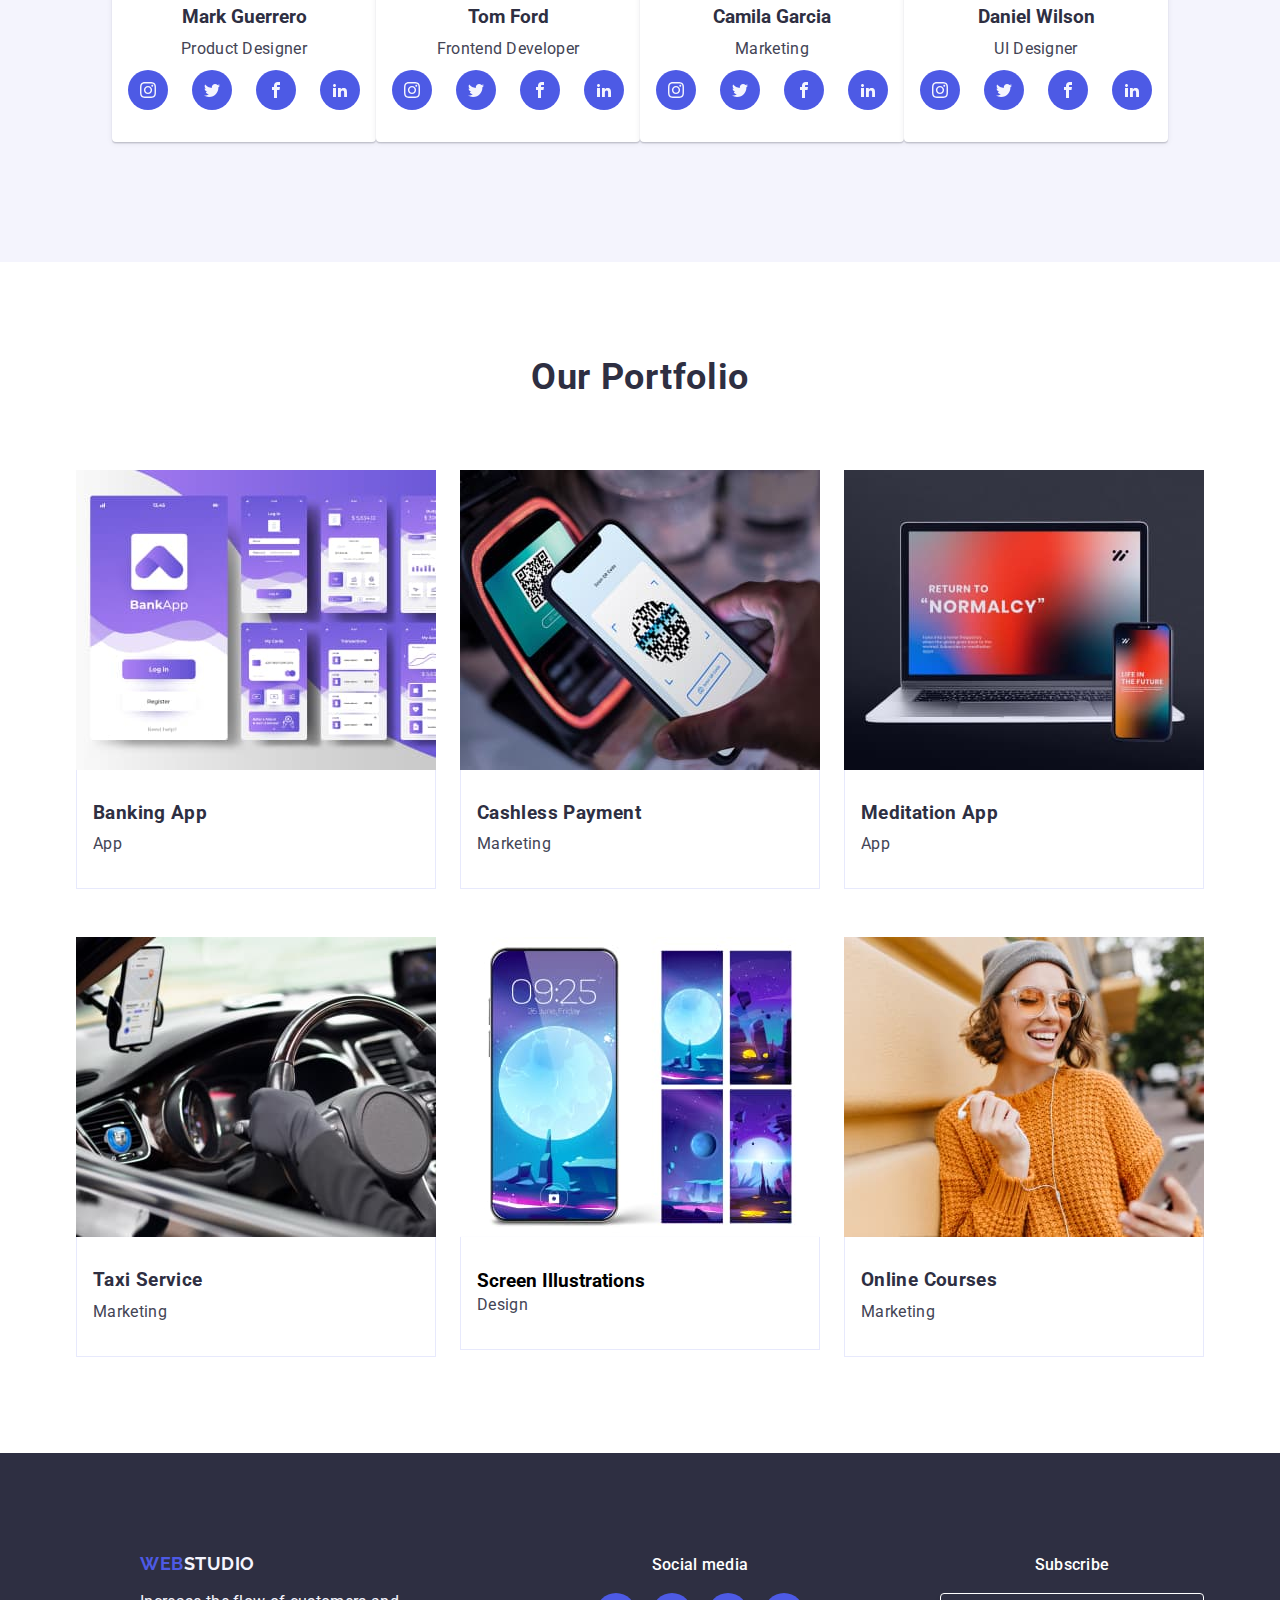
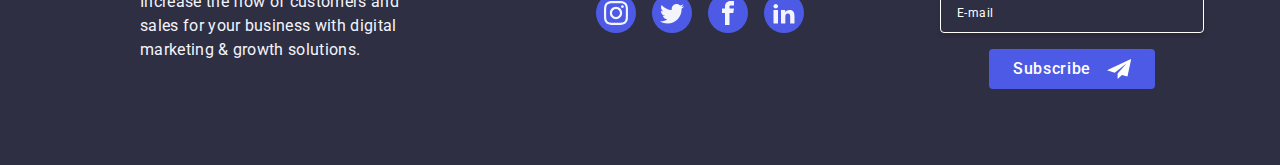
==== commit f171ce28: "Update index.html" ====
--- a/index.html
+++ b/index.html
@@ -856,7 +856,7 @@
 
     <!--modal-->
 
-    <div class="modal-container " >
+    <div class="modal-container is-open " >
       <div class="modal-box">
         <button type="button" class="button-close">
           <svg class="button-close-icon" width="8" height="8">
